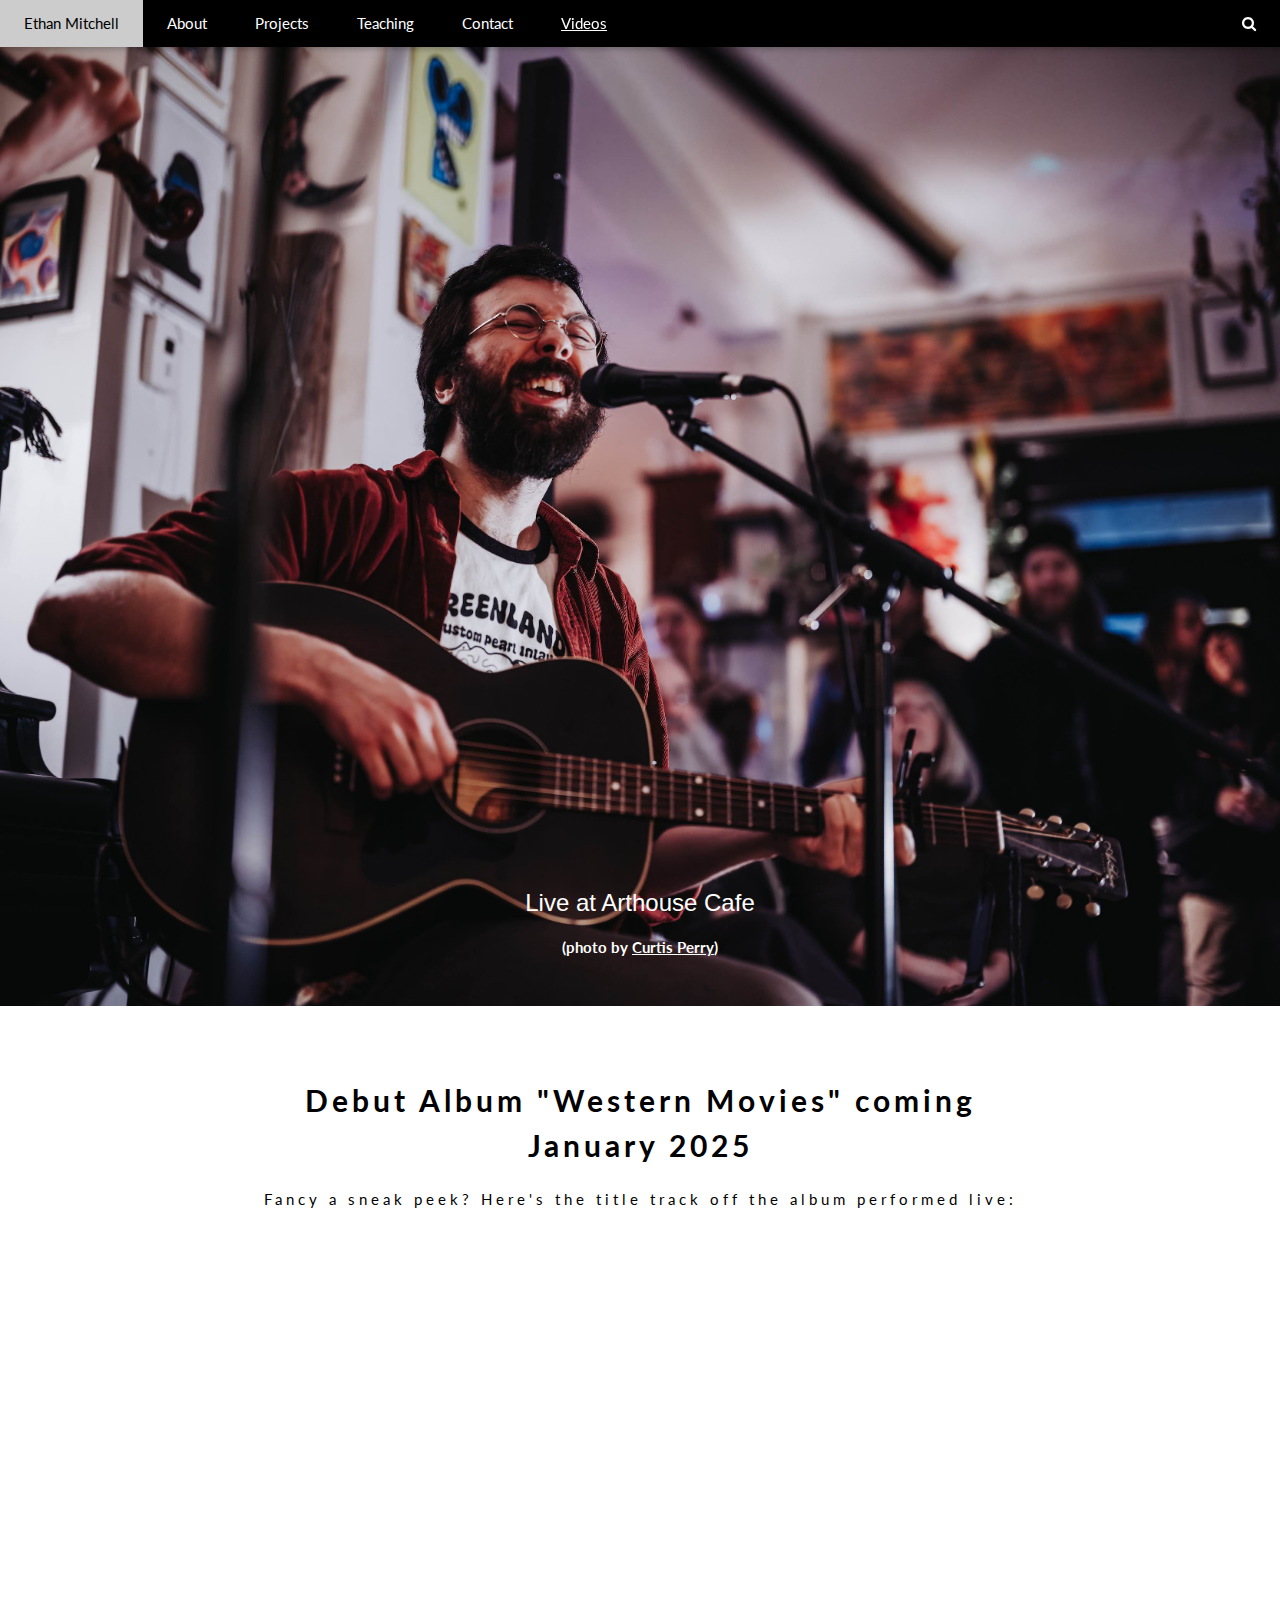
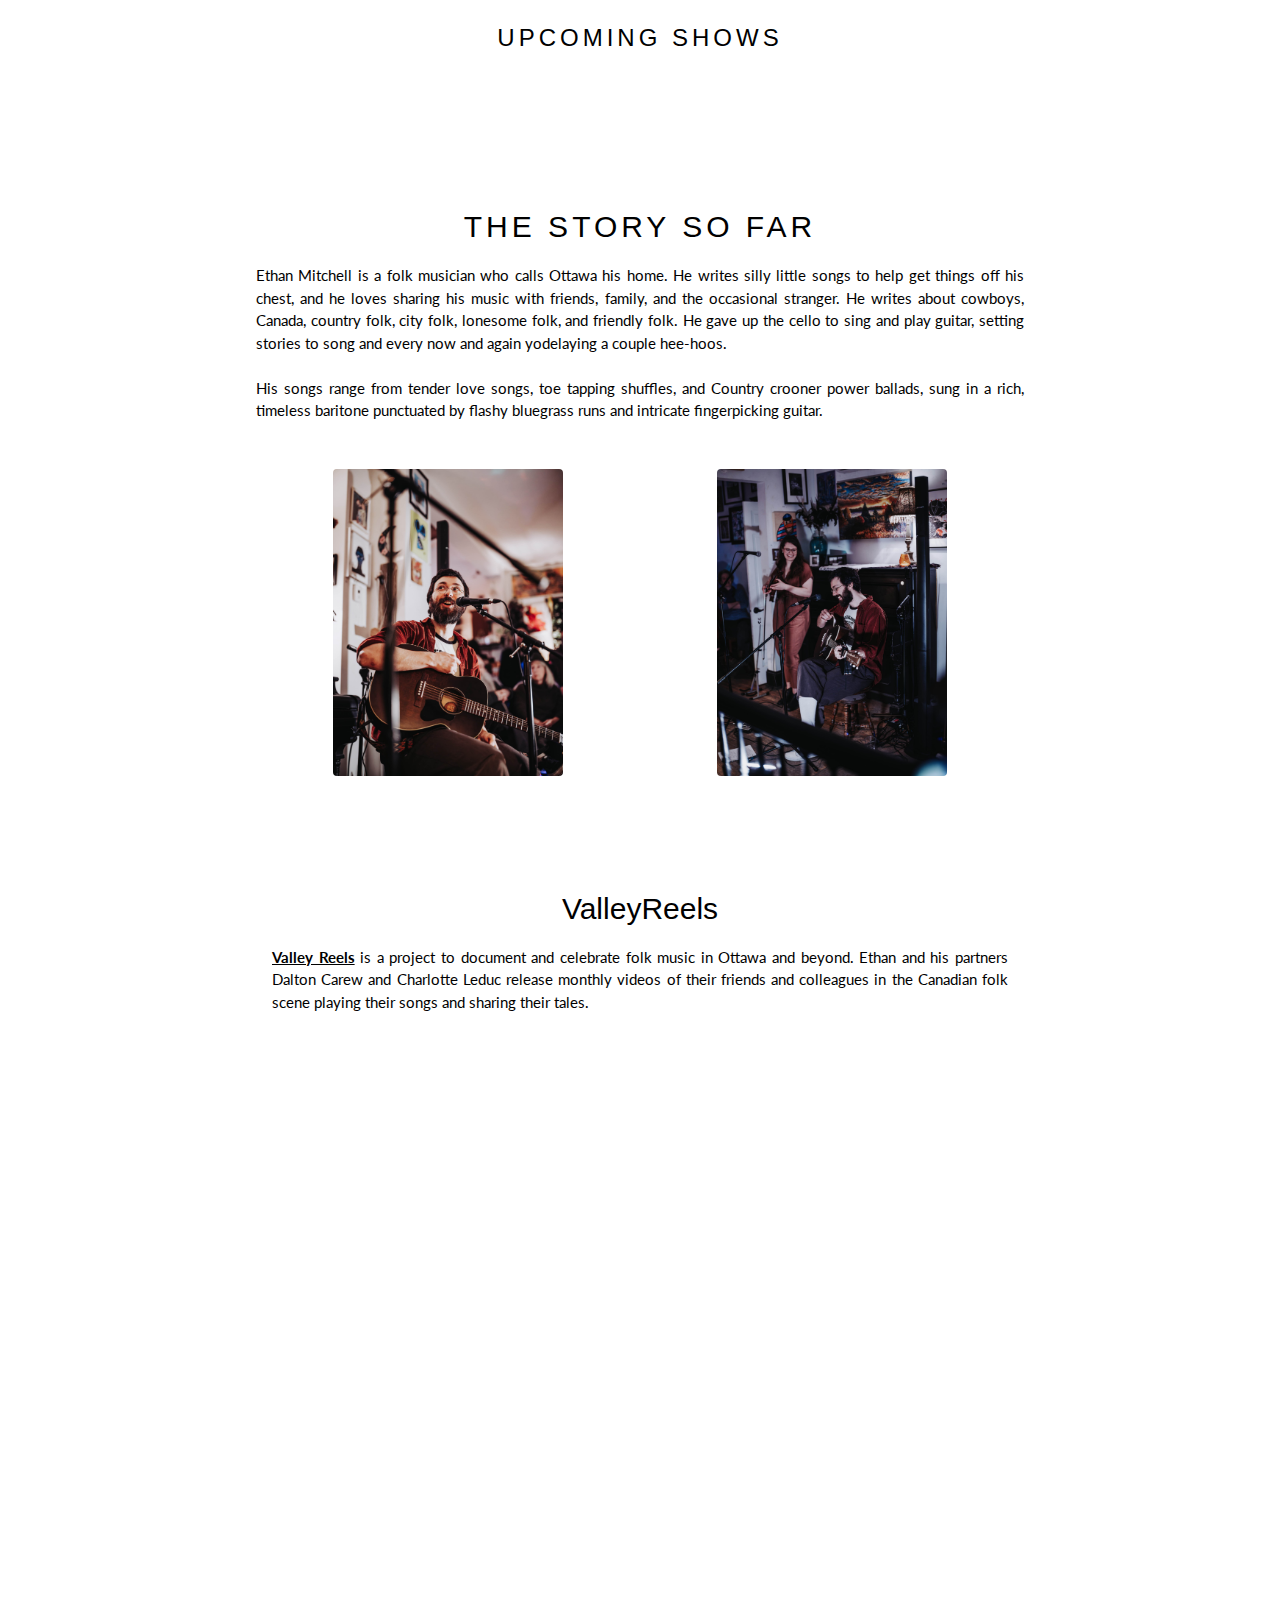
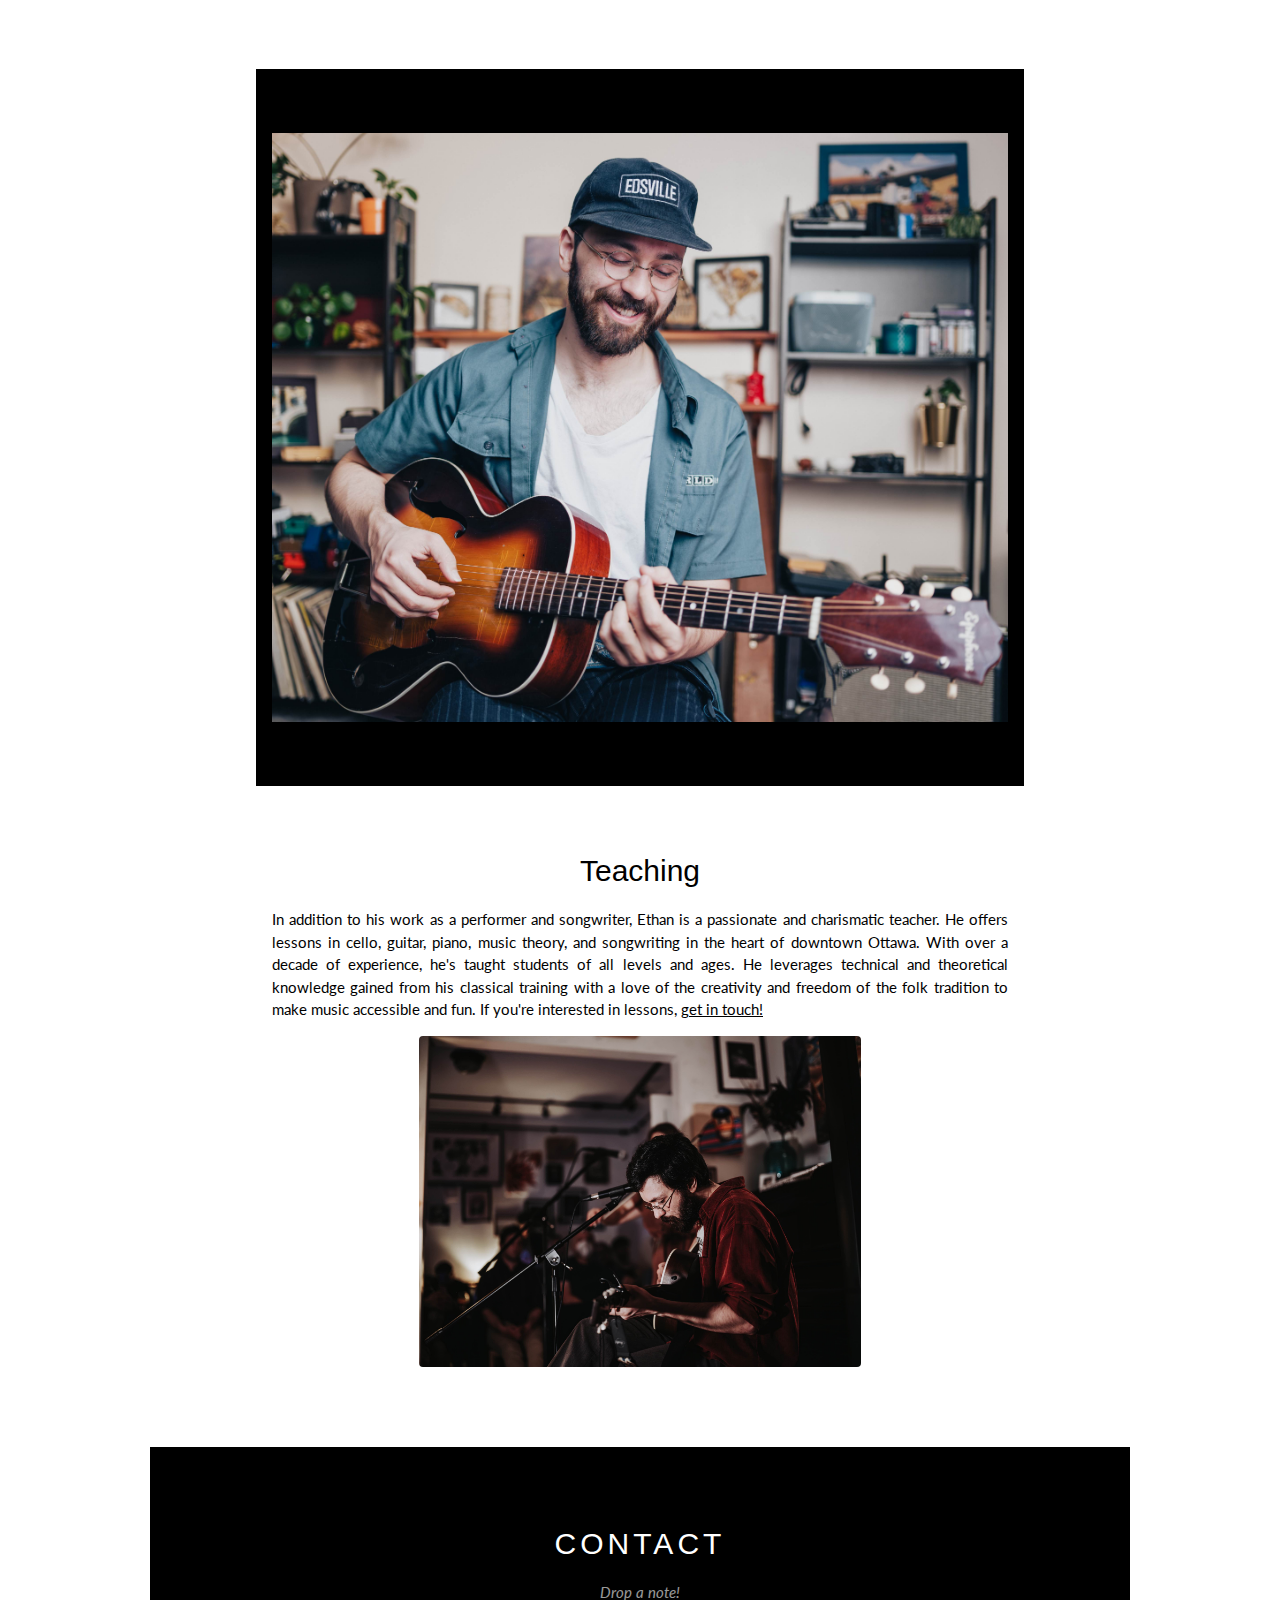
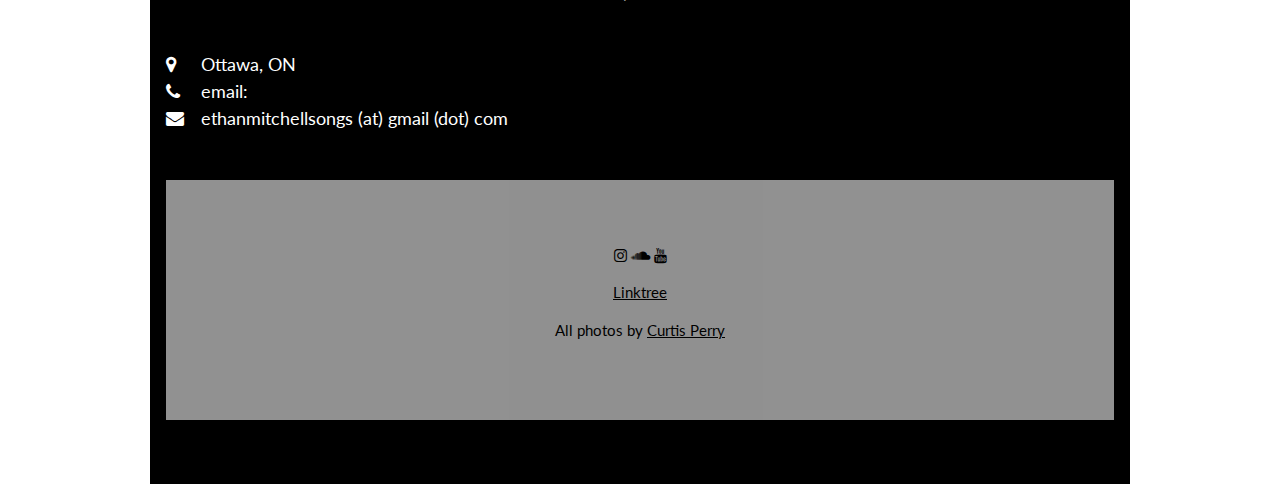
==== index.html @ dd6940ea "Fixed Banner" ====
<!DOCTYPE html>
<html lang="en">
<head>
<title>Ethan Mitchell Songs</title>
<meta charset="UTF-8">
<meta name="viewport" content="width=device-width, initial-scale=1">
<link rel="stylesheet" href="style.css">
<link rel="stylesheet" href="https://fonts.googleapis.com/css?family=Lato">
<link rel="stylesheet" href="https://cdnjs.cloudflare.com/ajax/libs/font-awesome/4.7.0/css/font-awesome.min.css">
<style>
body {font-family: "Lato", sans-serif}
.mySlides {display: none}
iframe {
  max-width: 100%;
}
</style>
</head>
<body>

<!-- Navbar -->
<div class="w3-top">
  <div class="w3-bar w3-black w3-card">
    <a class="w3-bar-item w3-button w3-padding-large w3-hide-medium w3-hide-large w3-right" href="javascript:void(0)" onclick="myFunction()" title="Toggle Navigation Menu"><i class="fa fa-bars"></i></a>
    <a href="/" class="w3-bar-item w3-button w3-padding-large">Ethan Mitchell</a>
    <a href="#about" class="w3-bar-item w3-button w3-padding-large w3-hide-small">About</a>
    <a href="#projects" class="w3-bar-item w3-button w3-padding-large w3-hide-small">Projects</a>
    <a href="#teaching" class="w3-bar-item w3-button w3-padding-large w3-hide-small">Teaching</a>
    <a href="#contact" class="w3-bar-item w3-button w3-padding-large w3-hide-small">Contact</a>
    <a href="linktr.ee/ethanmitchellsongs" class="w3-bar-item w3-padding-large w3-hide-small w3-hover-opacity">Videos</a>
    <div class="w3-dropdown-hover w3-hide">
      <button class="w3-padding-large w3-button" title="More">MORE <i class="fa fa-caret-down"></i></button>     
      <div class="w3-dropdown-content w3-bar-block w3-card-4">
        <a href="#" class="w3-bar-item w3-button">Merchandise</a>
        <a href="#" class="w3-bar-item w3-button">Extras</a>
        <a href="#" class="w3-bar-item w3-button">Media</a>
      </div>
    </div>
    <a href="javascript:void(0)" class="w3-padding-large w3-hover-red w3-hide-small w3-right"><i class="fa fa-search"></i></a>
  </div>
</div>

<!-- Navbar on small screens (remove the onclick attribute if you want the navbar to always show on top of the content when clicking on the links) -->
<div id="navDemo" class="w3-bar-block w3-black w3-hide w3-hide-large w3-hide-medium w3-top" style="margin-top:46px">
  <a href="#band" class="w3-bar-item w3-button w3-padding-large" onclick="myFunction()">BAND</a>
  <a href="#about" class="w3-bar-item w3-button w3-padding-large" onclick="myFunction()">About</a>
  <a href="#projects" class="w3-bar-item w3-button w3-padding-large" onclick="myFunction()">Valley Reels</a>
  <a href="#teaching" class="w3-bar-item w3-button w3-padding-large" onclick="myFunction()">Teaching</a>
  <a href="#contact" class="w3-bar-item w3-button w3-padding-large" onclick="myFunction()">Contact</a>
  <a href="#shows" class="w3-bar-item w3-button w3-padding-large" onclick="myFunction()">Shows</a>
  <a href="linktr.ee/ethanmitchellsongs" class="w3-bar-item w3-padding-large w3-hide-small w3-hover-opacity">Videos</a>
</div>

<!-- Page content -->
<div class="w3-content" style="max-width:2000px;margin-top:46px">

  <!-- Automatic Slideshow Images -->
  <div class="mySlides w3-display-container w3-center">
    <img src="/Pics/DSCF1032 Curtis Perry.jpg" style="width:100%">
    <div class="w3-display-bottommiddle w3-container w3-text-white w3-padding-32 w3-hide-small">
      <h3>Live at Arthouse Cafe</h3>
      <p><b>(photo by <a href="https://www.curtisperry.ca/about">Curtis Perry</a>)</b></p> <!-- add link here -->
    </div>
  </div>

  <!-- The Band Section -->
  <div class="w3-container w3-content w3-center site-section" style="max-width:800px" id="Announcements">
    <h1 class="w3-wide">Debut Album "Western Movies" coming January 2025</h1>
    <p class="w3-wide">Fancy a sneak peek? Here's the title track off the album performed live:</p>
    <iframe width="560" height="315" src="https://www.youtube.com/embed/Li5ygljsc-Y?si=dBxS99qMu-k61Lny" title="YouTube video player" frameborder="0" allow="accelerometer; autoplay; clipboard-write; encrypted-media; gyroscope; picture-in-picture; web-share" referrerpolicy="strict-origin-when-cross-origin" allowfullscreen></iframe>
  </div>

  <!--BandsInTownWidget -->
  <div class="w3-container w3-content w3-center w3-padding-64" style="max-width:800px" id="shows">
	  <h3 class="w3-wide">UPCOMING SHOWS</h3>
  </div>
  <script charset="utf-8" src="https://widgetv3.bandsintown.com/main.min.js"></script>
  <a class="bit-widget-initializer"
    
	data-artist-name="id_15564578"
	
	data-events-to-display=""
	data-background-color="rgba(255,255,255,1)"
	data-separator-color="rgba(221,221,221,1)"
	data-text-color="rgba(66,66,66,1)"
	data-font="Helvetica"
	data-auto-style="true"
	
	data-button-label-capitalization="uppercase"
	data-header-capitalization="uppercase"
	data-location-capitalization="uppercase"
	data-venue-capitalization="uppercase"
	data-display-local-dates="true"
	data-local-dates-position="tab"
	data-display-past-dates="true"
	data-display-details="false"
	data-display-lineup="false"
	data-display-start-time="false"
	data-social-share-icon="false"
	data-display-limit="all"
	
	data-date-format="MMM. D, YYYY"
	data-date-orientation="horizontal"
	data-date-border-color="#4A4A4A"
	data-date-border-width="1px"
	data-date-capitalization="capitalize"
	data-date-border-radius="10px"
	
	data-event-ticket-cta-size="medium"
	data-event-custom-ticket-text=""
	data-event-ticket-text="TICKETS"
	data-event-ticket-icon="false"
	data-event-ticket-cta-text-color="rgba(255,255,255,1)"
	data-event-ticket-cta-bg-color="rgba(74,74,74,1)"
	data-event-ticket-cta-border-color="rgba(74,74,74,1)"
	data-event-ticket-cta-border-width="0px"
	data-event-ticket-cta-border-radius="2px"
	
	data-sold-out-button-text-color="rgba(255,255,255,1)"
	data-sold-out-button-background-color="rgba(74,74,74,1)"
	data-sold-out-button-border-color="rgba(74,74,74,1)"
	data-sold-out-button-clickable="true"
	
	data-event-rsvp-position="left"
	data-event-rsvp-cta-size="medium"
	data-event-rsvp-only-show-icon="false"
	data-event-rsvp-text="RSVP"
	data-event-rsvp-icon="false"
	data-event-rsvp-cta-text-color="rgba(74,74,74,1)"
	data-event-rsvp-cta-bg-color="rgba(255,255,255,1)"
	data-event-rsvp-cta-border-color="rgba(74,74,74,1)"
	data-event-rsvp-cta-border-width="1px"
	data-event-rsvp-cta-border-radius="2px"
	
	data-play-my-city-position="bottom"
	data-play-my-city-alignment="center"
	data-play-my-city-header-text="Don’t see a show near you?"
	data-play-my-city-cta-size="medium"
	data-play-my-city-cta-text="REQUEST A SHOW"
	data-play-my-city-cta-icon="false"
	data-play-my-city-cta-text-color="rgba(255,255,255,1)"
	data-play-my-city-cta-bg-color="rgba(74,74,74,1)"
	data-play-my-city-cta-border-color="rgba(74,74,74,1)"
	data-play-my-city-cta-border-width="0px"
	data-play-my-city-cta-border-radius="2px"
	
	data-optin-font=""
	data-optin-text-color=""
	data-optin-bg-color=""
	data-optin-cta-text-color=""
	data-optin-cta-bg-color=""
	data-optin-cta-border-width=""
	data-optin-cta-border-radius=""
	data-optin-cta-border-color=""
	
	data-language="en"
	data-layout-breakpoint="900"
	data-app-id=""
	data-affil-code=""
	data-bit-logo-position="bottomRight"
	data-bit-logo-color="rgba(66,66,66,1)"
	
    ></a>
  
  <div class="w3-container w3-content w3-center w3-padding-64 site-section" style="max-width:800px" id="about">
    <h2 class="w3-wide">THE STORY SO FAR</h2>
    <p class="w3-justify">Ethan Mitchell is a folk musician who calls Ottawa his home. He writes silly little songs to help get things off his chest, and he loves sharing his music with friends, family, 
      and the occasional stranger. He writes about cowboys, Canada, country folk, city folk, lonesome folk, and friendly folk. He gave up the cello to sing and play guitar, setting stories to 
      song and every now and again yodelaying a couple hee-hoos. <br><br>
        
        His songs range from tender love songs, toe tapping shuffles, and Country crooner power ballads, sung in a rich, timeless baritone punctuated by flashy bluegrass runs and intricate fingerpicking guitar.</p>
    <div class="w3-row w3-padding-32">
      <div class="w3-half">
        <img src="/Pics/DSCF1039 Curtis Perry.jpg" class="w3-round w3-margin-bottom" alt="Ethan Mitchell at Arthouse Cafe. Photo by Curtis Perry" style="width:60%">
      </div>
      <div class="w3-half">
        <img src="/Pics/DSCF1060 Curtis Perry.jpg" class="w3-round" alt="Nyx and Lightsmith at Arthouse Cafe. Photo by Curtis Perry" style="width:60%">
      </div>
    </div>
    <div class="w3-container w3-content w3-center site-section" id="projects">
      <h2>ValleyReels</h2>
      <p class="w3-justify"><a href="https://www.youtube.com/channel/UC5IwUf8OuSohx-zT7dZpvKw" class="w3-hover-opacity"><b>Valley Reels</b></a> is a project to document and celebrate folk music in Ottawa and beyond.
        Ethan and his partners Dalton Carew and Charlotte Leduc release monthly videos of their friends and colleagues in the Canadian folk scene playing their songs and sharing their tales.</p>
        <iframe width="560" height="315" src="https://www.youtube.com/embed/Dbo9ETNfiQs?si=MLTumHusBL-oK71b" title="YouTube video player" frameborder="0" allow="accelerometer; autoplay; clipboard-write; encrypted-media; gyroscope; picture-in-picture; web-share" referrerpolicy="strict-origin-when-cross-origin" allowfullscreen></iframe>
        <iframe width="560" height="315" src="https://www.youtube.com/embed/jKHBNW9KQW4?si=ISvNLQomGloLW7q9" title="YouTube video player" frameborder="0" allow="accelerometer; autoplay; clipboard-write; encrypted-media; gyroscope; picture-in-picture; web-share" referrerpolicy="strict-origin-when-cross-origin" allowfullscreen></iframe>
    </div>
    <div>
      <img src="/Pics/DSCF9157 Curtis Perry.jpg" class="w3-container w3-content w3-padding-64 w3-wide w3-black" alt="Ethan Mitchell and a 1943 Epiphone Olympic. Photo by Curtis Perry" style="width:100%">
    </div>
    <div class="w3-container w3-content w3-center site-section" id="teaching">
      <h2>Teaching</h2>
      <p class="w3-justify">In addition to his work as a performer and songwriter, Ethan is a passionate and charismatic teacher. He offers lessons in cello, guitar, piano, music theory, and songwriting
        in the heart of downtown Ottawa. With over a decade of experience, he's taught students of all levels and ages. He leverages technical and theoretical knowledge gained from his classical training
        with a love of the creativity and freedom of the folk tradition to make music accessible and fun. If you're interested in lessons, 
        <a href="#contact" class="w3-hover-opacity">get in touch!</a>
      </p>
      <div>
        <img src="/Pics/DSCF1078 Curtis Perry.jpg" class="w3-round w3-margin-bottom" alt="Nyx and Lightsmith live at Arthouse Cafe. Photo by Curtis Perry" style="width:60%">
      </div>
    </div>
  </div>

  <!-- The Contact Section -->
  <div class="w3-container w3-content w3-padding-64 w3-black site-section" id="contact">
    <h2 class="w3-wide w3-center">CONTACT</h2>
    <p class="w3-opacity w3-center"><i>Drop a note!</i></p>
    <div class="w3-row w3-padding-32">
      <div class="w3-col m6 w3-large w3-margin-bottom">
        <i class="fa fa-map-marker" style="width:30px"></i> Ottawa, ON<br>
        <i class="fa fa-phone" style="width:30px"></i> email:<br>
        <i class="fa fa-envelope" style="width:30px"> </i> ethanmitchellsongs (at) gmail (dot) com <br>
      </div>

</div>

<!-- Footer -->
<footer class="w3-container w3-padding-64 w3-center w3-opacity w3-light-grey w3-medium">
  <a href="instagram.com/ethanmitchellsongs"><i class="fa fa-instagram w3-hover-opacity"></i></a>
  <a href="https://soundcloud.com/ethan-mitchell-693349"><i class="fa fa-soundcloud w3-hover-opacity"></i></a>
  <a href="https://www.youtube.com/@ethanmitchellsongs"><i class="fa fa-youtube w3-hover-opacity"></i></a>
  <p class="w3-medium"><a href="linktr.ee/ethanmitchellsongs">Linktree</a></p>
  <p class="w3-medium">All photos by <a href="https://www.curtisperry.ca/about">Curtis Perry</a></p>
</footer>

<script>
// Automatic Slideshow - change image every 4 seconds
var myIndex = 0;
carousel();

function carousel() {
  var i;
  var x = document.getElementsByClassName("mySlides");
  for (i = 0; i < x.length; i++) {
    x[i].style.display = "none";  
  }
  myIndex++;
  if (myIndex > x.length) {myIndex = 1}    
  x[myIndex-1].style.display = "block";  
  setTimeout(carousel, 4000);    
}

// Used to toggle the menu on small screens when clicking on the menu button
function myFunction() {
  var x = document.getElementById("navDemo");
  if (x.className.indexOf("w3-show") == -1) {
    x.className += " w3-show";
  } else { 
    x.className = x.className.replace(" w3-show", "");
  }
}

// When the user clicks anywhere outside of the modal, close it
var modal = document.getElementById('ticketModal');
window.onclick = function(event) {
  if (event.target == modal) {
    modal.style.display = "none";
  }
}
</script>

</body>
</html>
---- style.css ----
/* W3.CSS 4.15 December 2020 by Jan Egil and Borge Refsnes */
html {
    box-sizing: border-box
}

*,
*:before,
*:after {
    box-sizing: inherit
}

/* Extract from normalize.css by Nicolas Gallagher and Jonathan Neal git.io/normalize */
html {
    -ms-text-size-adjust: 100%;
    -webkit-text-size-adjust: 100%
}

body {
    margin: 0
}

footer {
    display: block
}

a {
    background-color: transparent
}

a:active,
a:hover {
    outline-width: 0
}

b {
    font-weight: bolder
}

img {
    border-style: none
}

button {
    font: inherit;
    margin: 0
}

button {
    overflow: visible
}

button {
    text-transform: none
}

button {
    -webkit-appearance: button
}

button::-moz-focus-inner {
    border-style: none;
    padding: 0
}

button:-moz-focusring {
    outline: 1px dotted ButtonText
}

::-webkit-file-upload-button {
    -webkit-appearance: button;
    font: inherit
}

/* End extract */
html,
body {
    font-family: Verdana, sans-serif;
    font-size: 15px;
    line-height: 1.5
}

html {
    overflow-x: hidden
}

h2 {
    font-size: 30px
}

h3 {
    font-size: 24px
}

h2,
h3 {
    font-family: "Segoe UI", Arial, sans-serif;
    font-weight: 400;
    margin: 10px 0
}

.w3-wide {
    letter-spacing: 4px
}

img {
    vertical-align: middle
}

a {
    color: inherit
}

.w3-button {
    border: none;
    display: inline-block;
    padding: 8px 16px;
    vertical-align: middle;
    overflow: hidden;
    text-decoration: none;
    color: inherit;
    background-color: inherit;
    text-align: center;
    cursor: pointer;
    white-space: nowrap
}

.w3-button {
    -webkit-touch-callout: none;
    -webkit-user-select: none;
    -khtml-user-select: none;
    -moz-user-select: none;
    -ms-user-select: none;
    user-select: none
}

.w3-button:disabled {
    cursor: not-allowed;
    opacity: 0.3
}

:disabled * {
    pointer-events: none
}

.w3-display-container {
    position: relative
}

.w3-dropdown-hover {
    position: relative;
    display: inline-block;
    cursor: pointer
}

.w3-dropdown-hover:hover .w3-dropdown-content {
    display: block
}

.w3-dropdown-hover:hover>.w3-button:first-child {
    background-color: #ccc;
    color: #000
}

.w3-dropdown-content {
    cursor: auto;
    color: #000;
    background-color: #fff;
    display: none;
    position: absolute;
    min-width: 160px;
    margin: 0;
    padding: 0;
    z-index: 1
}

.w3-bar {
    width: 100%;
    overflow: hidden
}

.w3-bar .w3-bar-item {
    padding: 8px 16px;
    float: left;
    width: auto;
    border: none;
    display: block;
    outline: 0
}

.w3-bar .w3-dropdown-hover {
    position: static;
    float: left
}

.w3-bar .w3-button {
    white-space: normal
}

.w3-bar-block .w3-bar-item {
    width: 100%;
    display: block;
    padding: 8px 16px;
    text-align: left;
    border: none;
    white-space: normal;
    float: none;
    outline: 0
}

.w3-container:after,
.w3-container:before,
.w3-row:after,
.w3-row:before,
.w3-bar:before,
.w3-bar:after {
    content: "";
    display: table;
    clear: both
}

.w3-col,
.w3-half {
    float: left;
    width: 100%
}

@media (min-width:601px) {

    .w3-col.m6,
    .w3-half {
        width: 49.99999%
    }
}

.w3-content {
    margin-left: auto;
    margin-right: auto
}

.w3-content {
    max-width: 980px
}

.w3-hide {
    display: none !important
}

@media (max-width:600px) {

    .w3-hide-small {
        display: none !important
    }
}

@media (min-width:993px) {

    .w3-hide-large {
        display: none !important
    }
}

@media (max-width:992px) and (min-width:601px) {
    .w3-hide-medium {
        display: none !important
    }
}

.w3-top {
    position: fixed;
    width: 100%;
    z-index: 1
}

.w3-top {
    top: 0
}

.w3-display-bottommiddle {
    position: absolute;
    left: 50%;
    bottom: 0;
    transform: translate(-50%, 0%);
    -ms-transform: translate(-50%, 0%)
}

.w3-round {
    border-radius: 4px
}

.w3-container {
    padding: 0.01em 16px
}

.w3-card {
    box-shadow: 0 2px 5px 0 rgba(0, 0, 0, 0.16), 0 2px 10px 0 rgba(0, 0, 0, 0.12)
}

.w3-card-4 {
    box-shadow: 0 4px 10px 0 rgba(0, 0, 0, 0.2), 0 4px 20px 0 rgba(0, 0, 0, 0.19)
}

.w3-opacity,
.w3-hover-opacity:hover {
    opacity: 0.60
}

.w3-medium {
    font-size: 15px !important
}

.w3-large {
    font-size: 18px !important
}

.w3-xlarge {
    font-size: 24px !important
}

.w3-justify {
    text-align: justify !important
}

.w3-center {
    text-align: center !important
}

.w3-margin-bottom {
    margin-bottom: 16px !important
}

.w3-padding-large {
    padding: 12px 24px !important
}

.w3-padding-32 {
    padding-top: 32px !important;
    padding-bottom: 32px !important
}

.w3-padding-64 {
    padding-top: 64px !important;
    padding-bottom: 64px !important
}

.w3-right {
    float: right !important
}

.w3-button:hover {
    color: #000 !important;
    background-color: #ccc !important
}

/* Colors */

.w3-hover-red:hover {
    color: #fff !important;
    background-color: #f44336 !important
}

.w3-black {
    color: #fff !important;
    background-color: #000 !important
}

.w3-light-grey {
    color: #000 !important;
    background-color: #f1f1f1 !important
}

.w3-text-white {
    color: #fff !important
}

.w3-show {
    display: block !important
}

.site-section {
    padding-top: 52px;
}
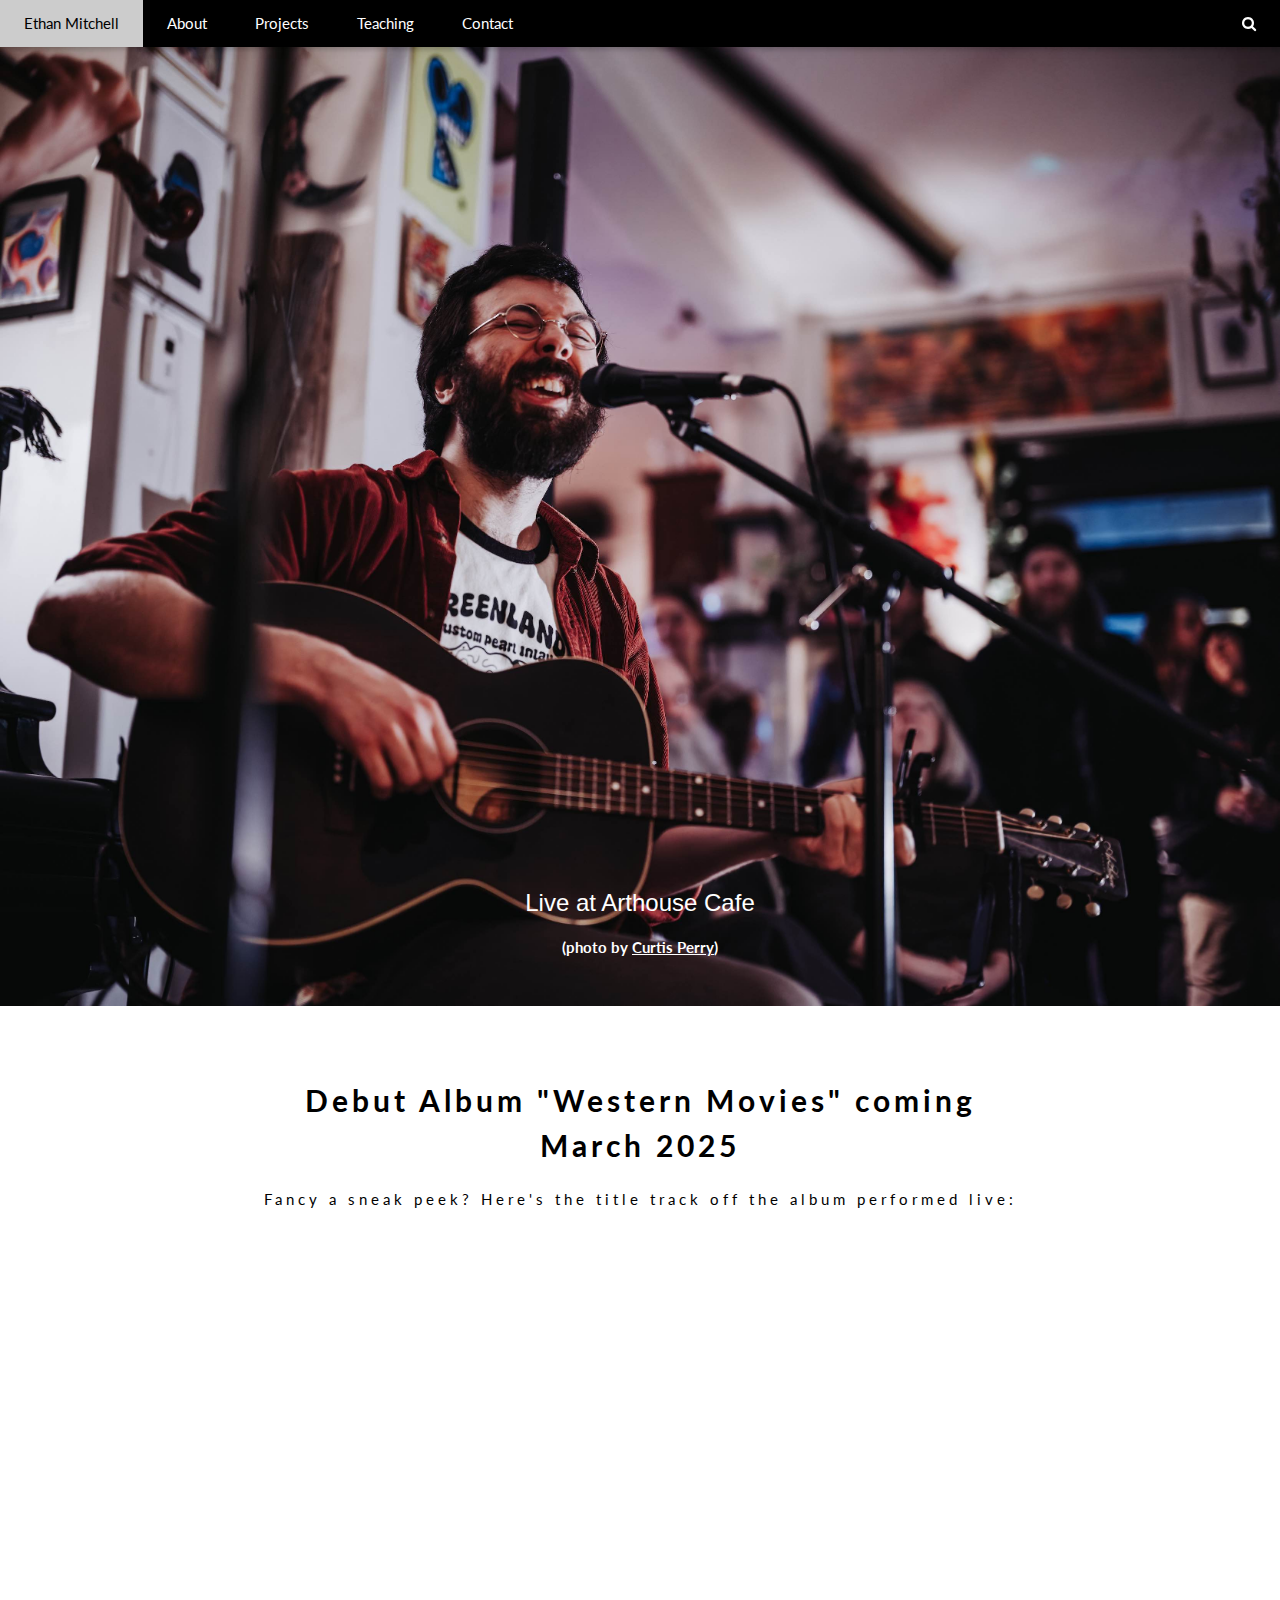
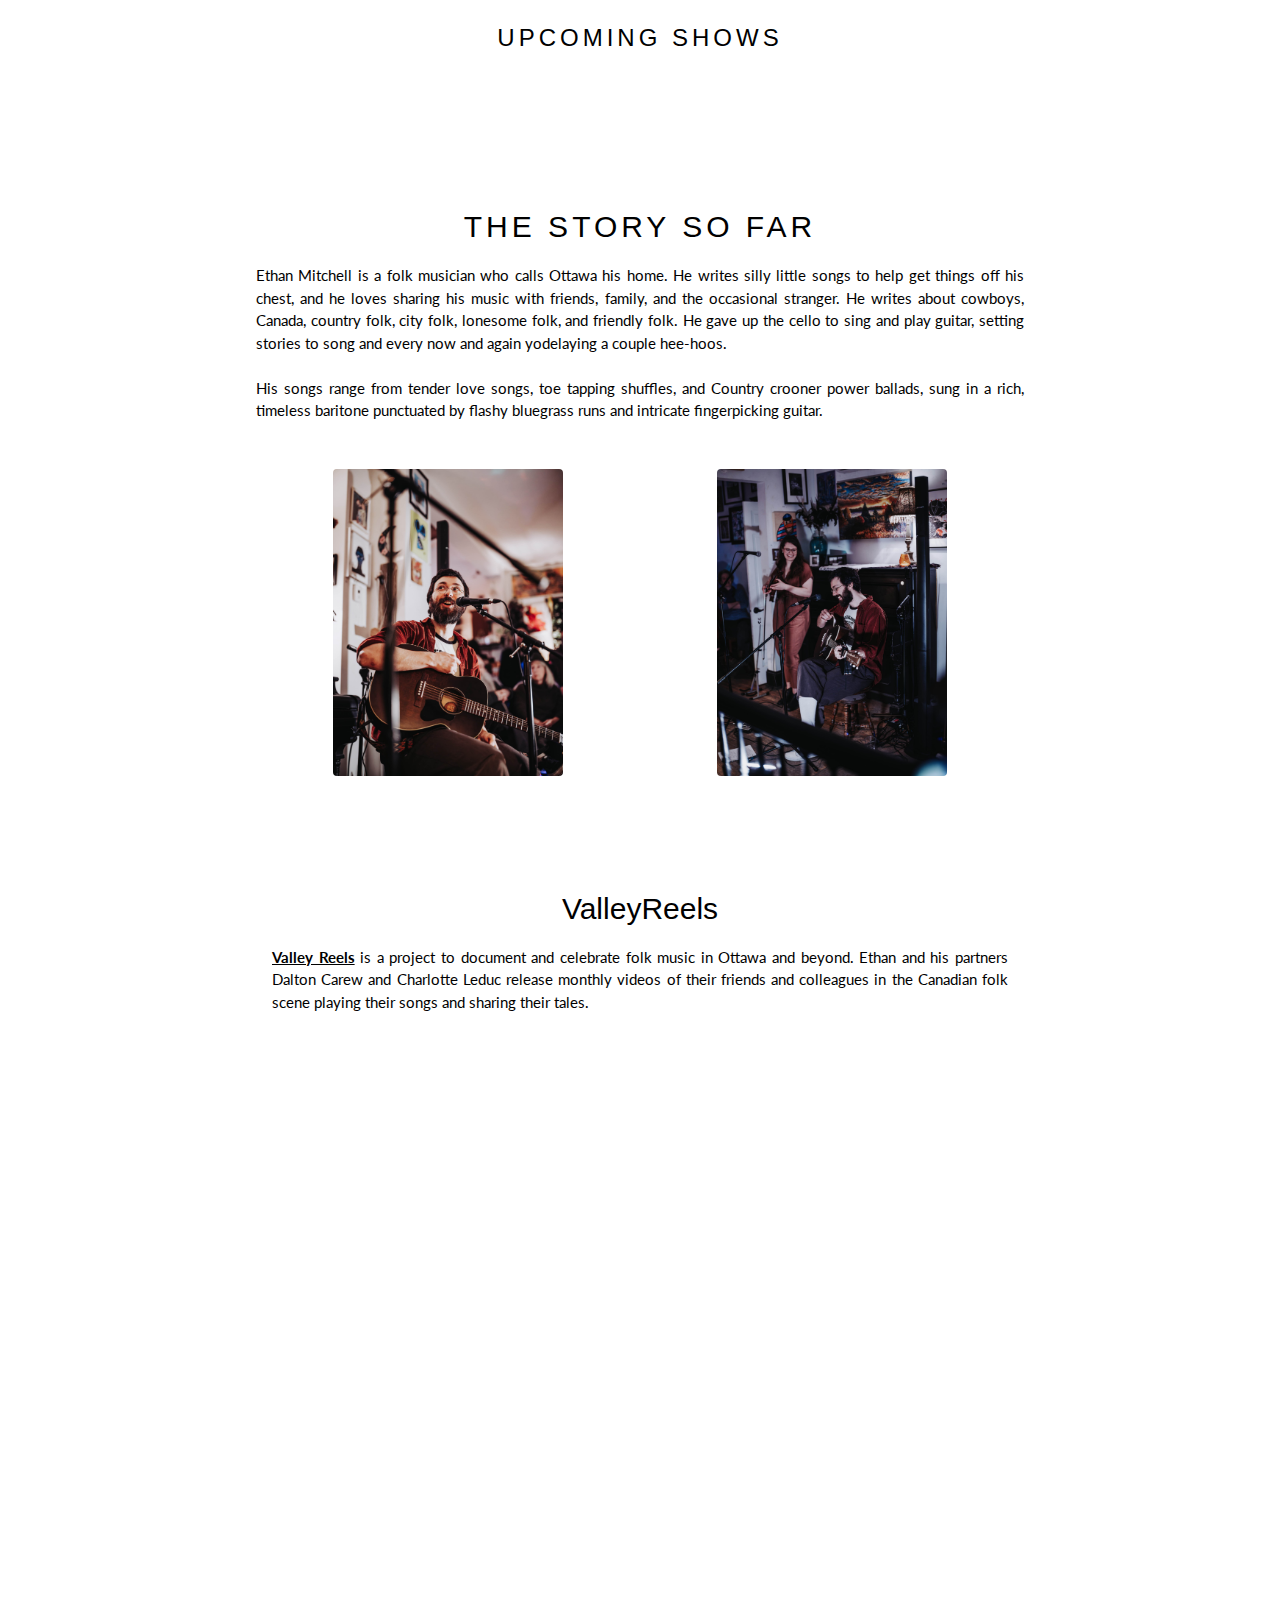
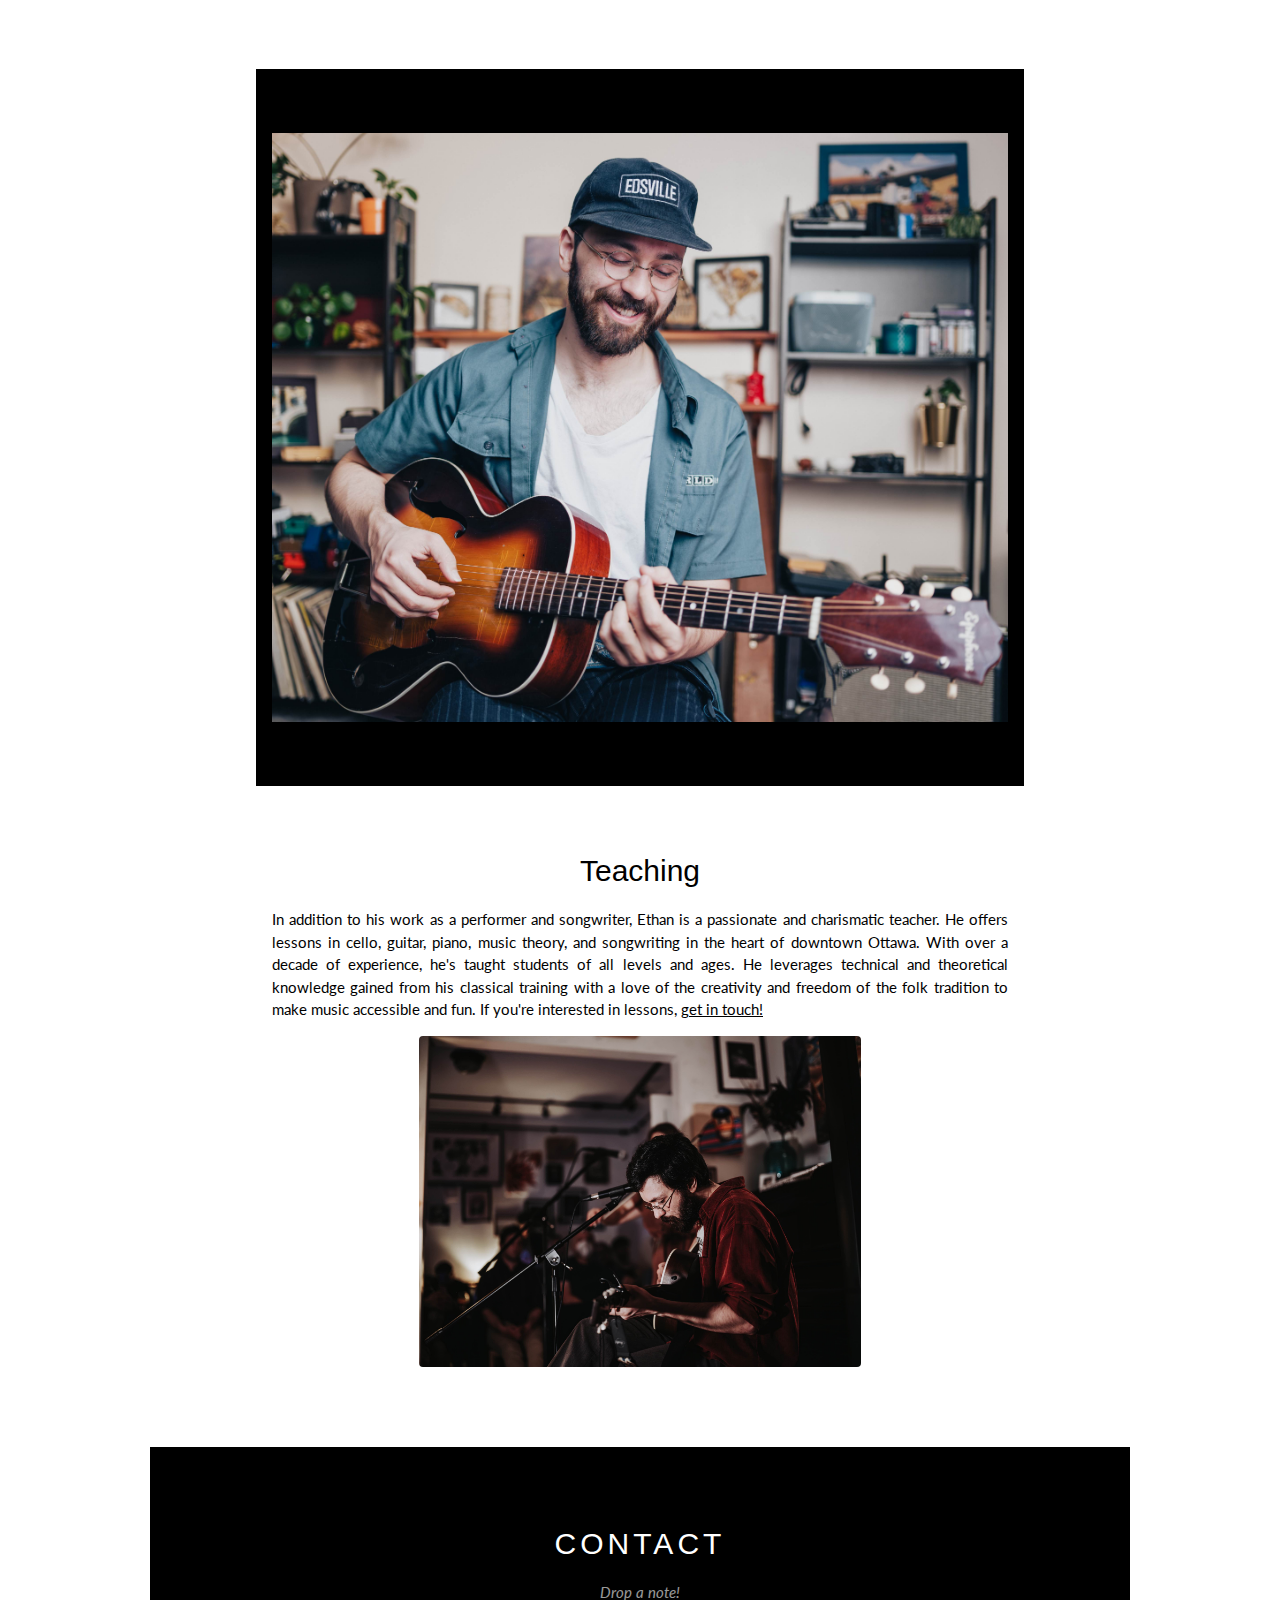
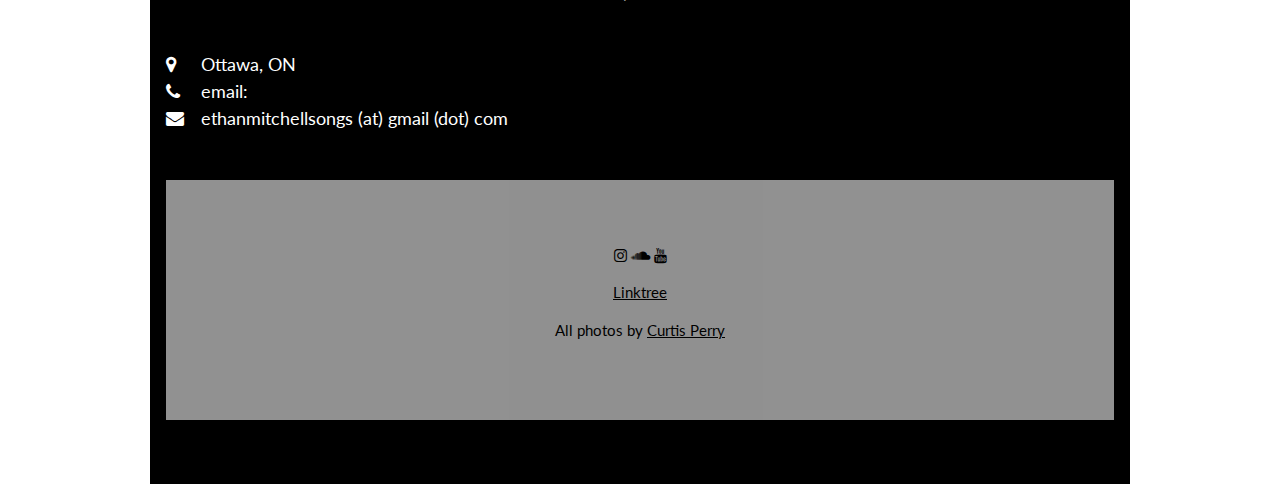
==== commit 0a1ebfa0: "Update index.html" ====
--- a/index.html
+++ b/index.html
@@ -26,7 +26,6 @@
     <a href="#projects" class="w3-bar-item w3-button w3-padding-large w3-hide-small">Projects</a>
     <a href="#teaching" class="w3-bar-item w3-button w3-padding-large w3-hide-small">Teaching</a>
     <a href="#contact" class="w3-bar-item w3-button w3-padding-large w3-hide-small">Contact</a>
-    <a href="linktr.ee/ethanmitchellsongs" class="w3-bar-item w3-padding-large w3-hide-small w3-hover-opacity">Videos</a>
     <div class="w3-dropdown-hover w3-hide">
       <button class="w3-padding-large w3-button" title="More">MORE <i class="fa fa-caret-down"></i></button>     
       <div class="w3-dropdown-content w3-bar-block w3-card-4">
@@ -64,7 +63,7 @@
 
   <!-- The Band Section -->
   <div class="w3-container w3-content w3-center site-section" style="max-width:800px" id="Announcements">
-    <h1 class="w3-wide">Debut Album "Western Movies" coming January 2025</h1>
+    <h1 class="w3-wide">Debut Album "Western Movies" coming March 2025</h1>
     <p class="w3-wide">Fancy a sneak peek? Here's the title track off the album performed live:</p>
     <iframe width="560" height="315" src="https://www.youtube.com/embed/Li5ygljsc-Y?si=dBxS99qMu-k61Lny" title="YouTube video player" frameborder="0" allow="accelerometer; autoplay; clipboard-write; encrypted-media; gyroscope; picture-in-picture; web-share" referrerpolicy="strict-origin-when-cross-origin" allowfullscreen></iframe>
   </div>
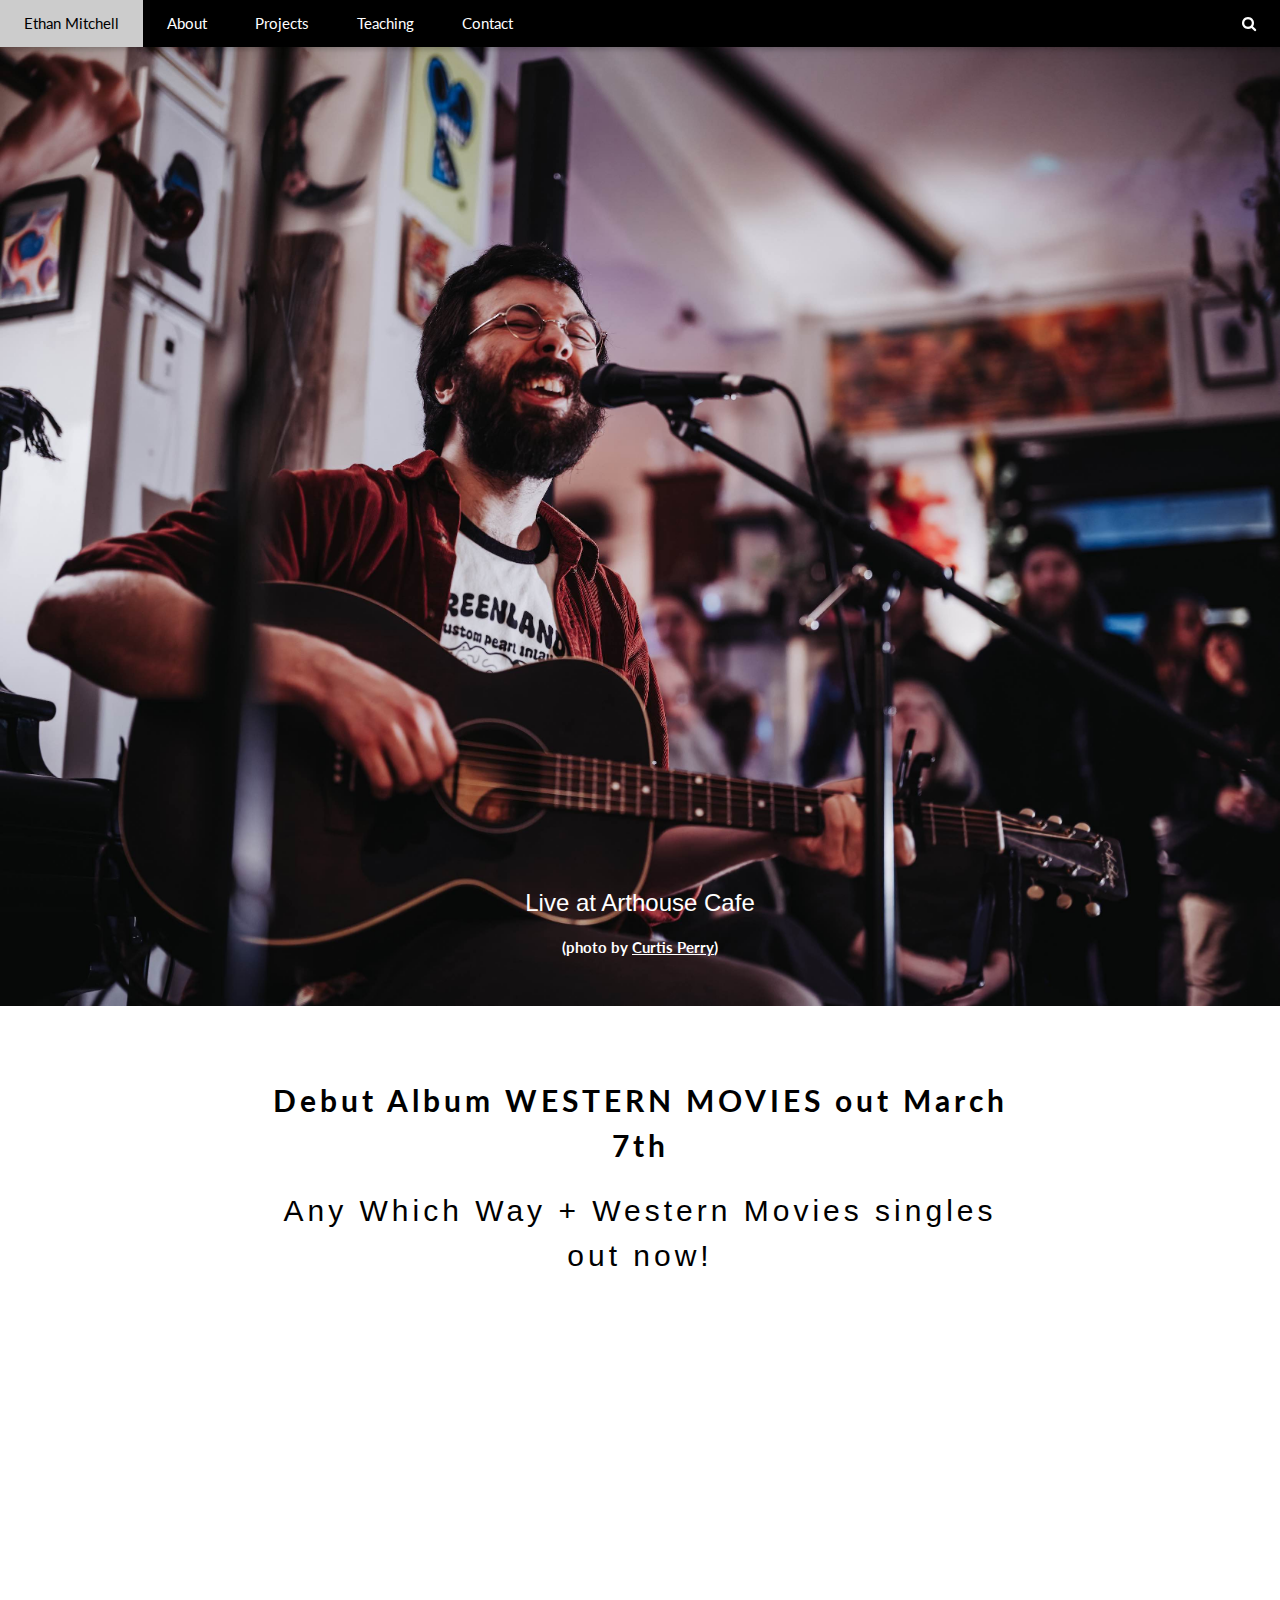
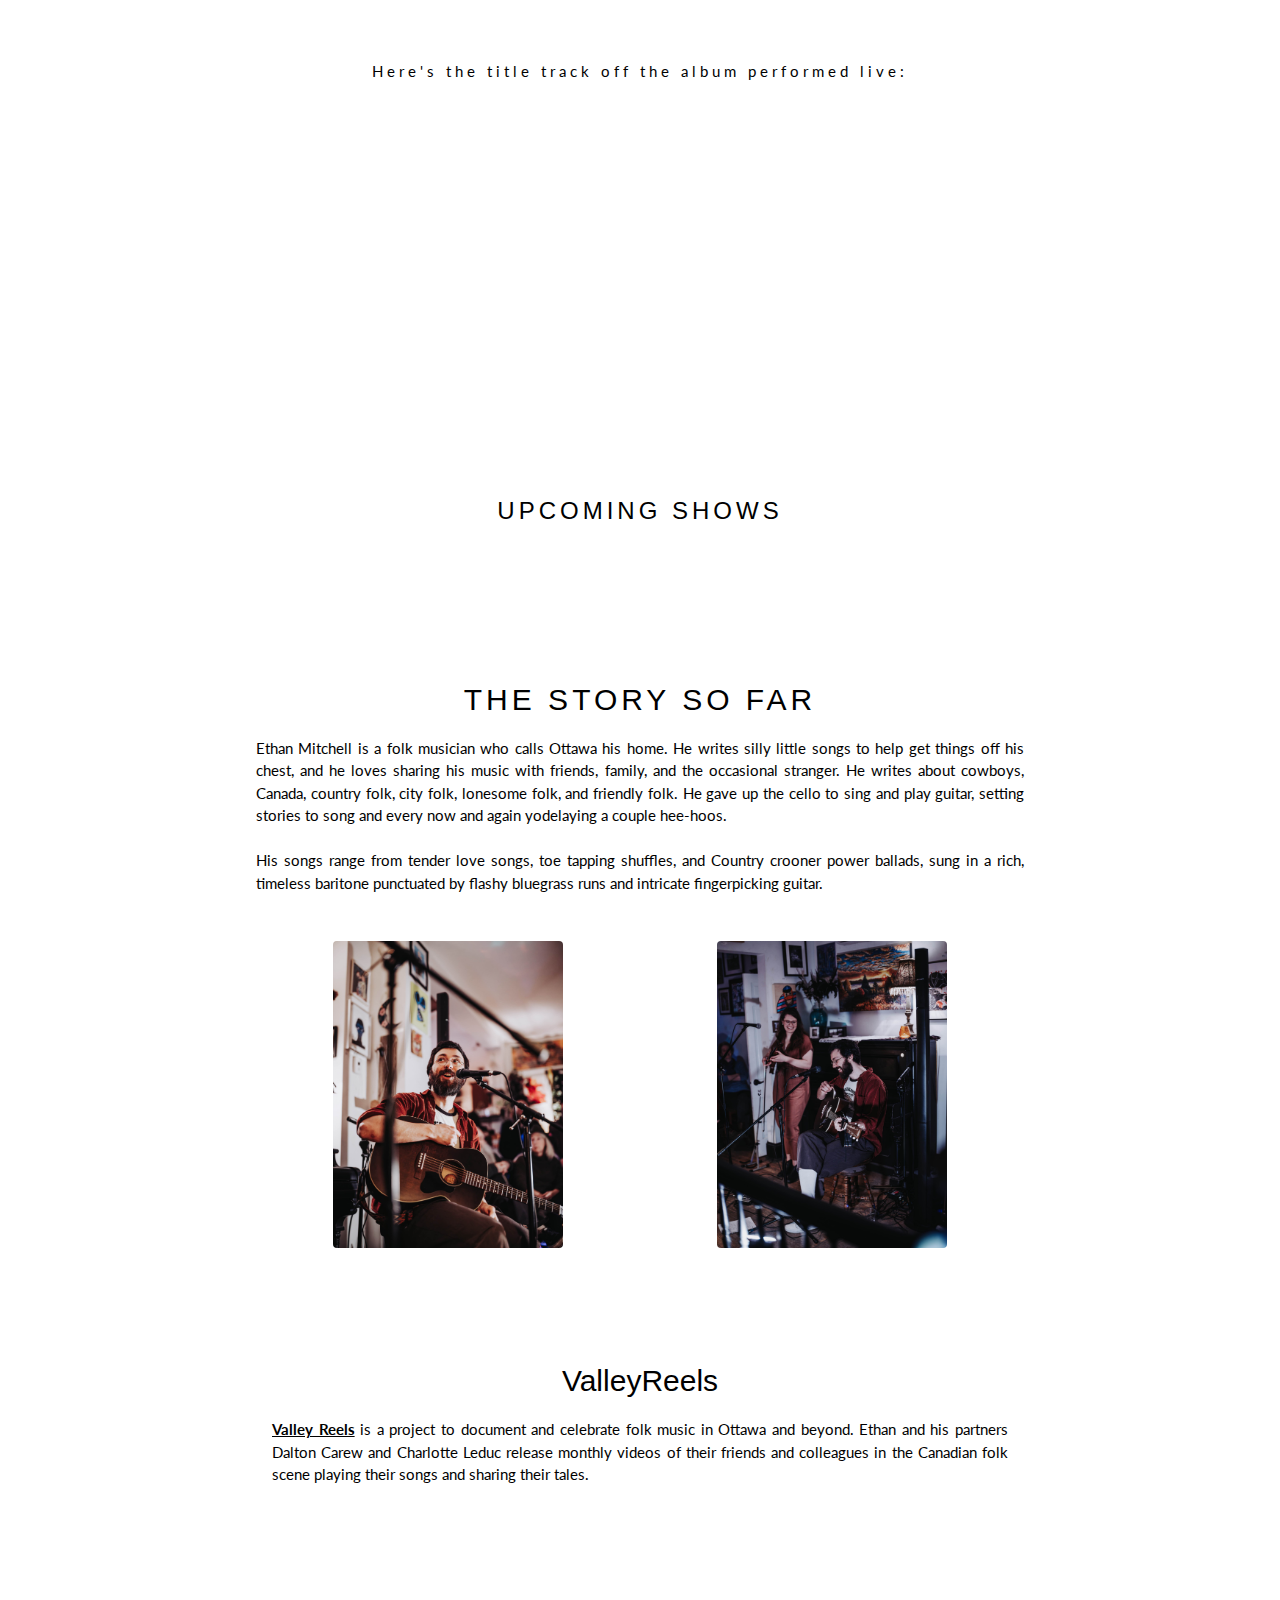
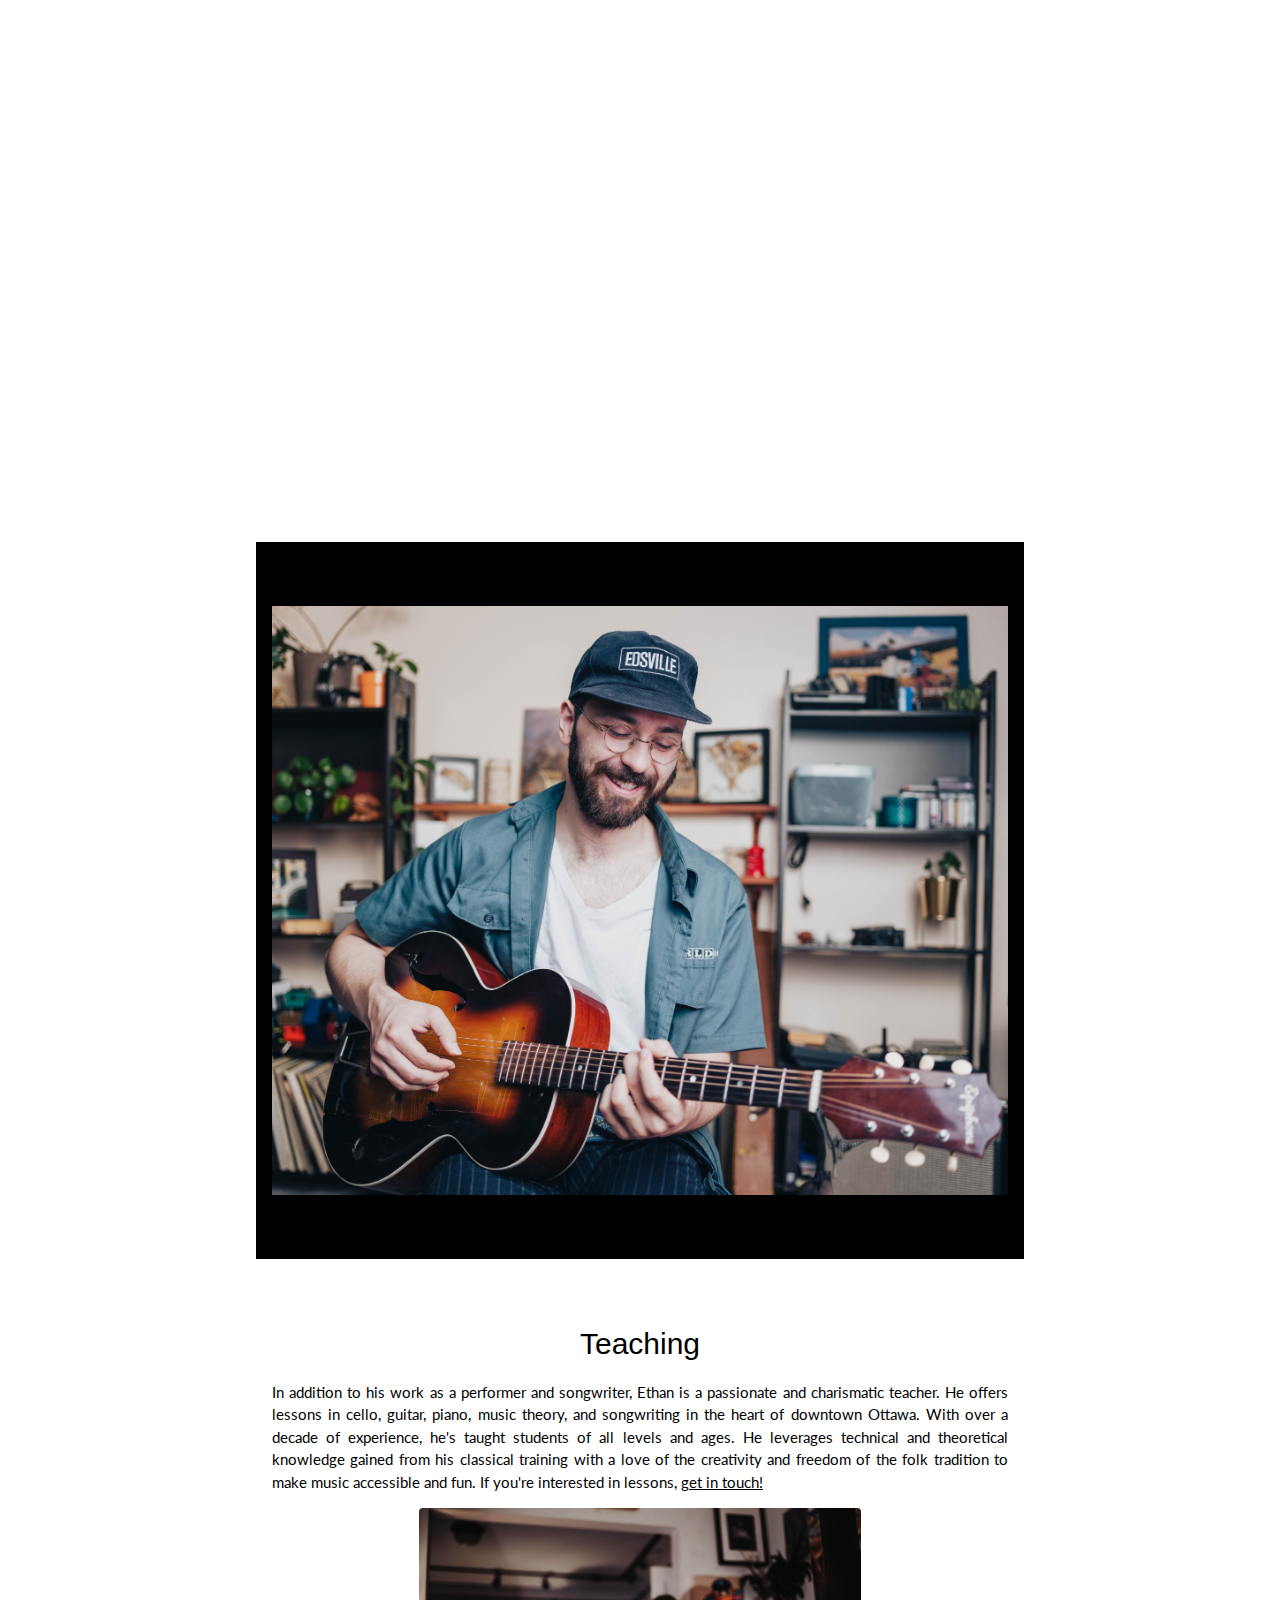
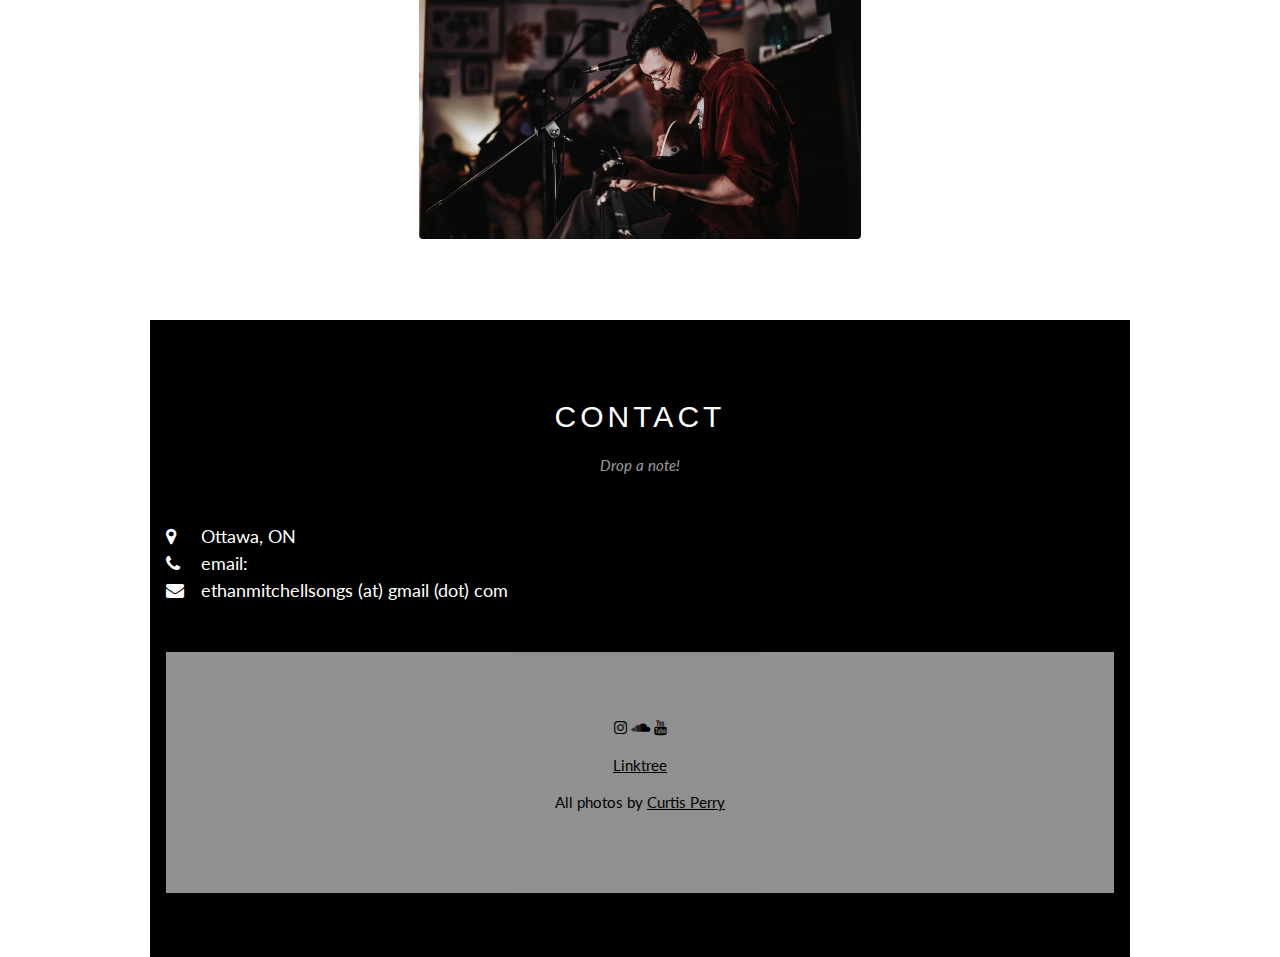
==== commit 50959ae2: "Update index.html" ====
--- a/index.html
+++ b/index.html
@@ -26,27 +26,16 @@
     <a href="#projects" class="w3-bar-item w3-button w3-padding-large w3-hide-small">Projects</a>
     <a href="#teaching" class="w3-bar-item w3-button w3-padding-large w3-hide-small">Teaching</a>
     <a href="#contact" class="w3-bar-item w3-button w3-padding-large w3-hide-small">Contact</a>
-    <div class="w3-dropdown-hover w3-hide">
-      <button class="w3-padding-large w3-button" title="More">MORE <i class="fa fa-caret-down"></i></button>     
-      <div class="w3-dropdown-content w3-bar-block w3-card-4">
-        <a href="#" class="w3-bar-item w3-button">Merchandise</a>
-        <a href="#" class="w3-bar-item w3-button">Extras</a>
-        <a href="#" class="w3-bar-item w3-button">Media</a>
-      </div>
-    </div>
     <a href="javascript:void(0)" class="w3-padding-large w3-hover-red w3-hide-small w3-right"><i class="fa fa-search"></i></a>
   </div>
 </div>
 
 <!-- Navbar on small screens (remove the onclick attribute if you want the navbar to always show on top of the content when clicking on the links) -->
 <div id="navDemo" class="w3-bar-block w3-black w3-hide w3-hide-large w3-hide-medium w3-top" style="margin-top:46px">
-  <a href="#band" class="w3-bar-item w3-button w3-padding-large" onclick="myFunction()">BAND</a>
   <a href="#about" class="w3-bar-item w3-button w3-padding-large" onclick="myFunction()">About</a>
   <a href="#projects" class="w3-bar-item w3-button w3-padding-large" onclick="myFunction()">Valley Reels</a>
   <a href="#teaching" class="w3-bar-item w3-button w3-padding-large" onclick="myFunction()">Teaching</a>
   <a href="#contact" class="w3-bar-item w3-button w3-padding-large" onclick="myFunction()">Contact</a>
-  <a href="#shows" class="w3-bar-item w3-button w3-padding-large" onclick="myFunction()">Shows</a>
-  <a href="linktr.ee/ethanmitchellsongs" class="w3-bar-item w3-padding-large w3-hide-small w3-hover-opacity">Videos</a>
 </div>
 
 <!-- Page content -->
@@ -63,8 +52,10 @@
 
   <!-- The Band Section -->
   <div class="w3-container w3-content w3-center site-section" style="max-width:800px" id="Announcements">
-    <h1 class="w3-wide">Debut Album "Western Movies" coming March 2025</h1>
-    <p class="w3-wide">Fancy a sneak peek? Here's the title track off the album performed live:</p>
+    <h1 class="w3-wide">Debut Album WESTERN MOVIES out March 7th</h1>	  
+    <h2 class="w3-wide">Any Which Way + Western Movies singles out now!</h1>
+    <iframe style="border-radius:12px" src="https://open.spotify.com/embed/album/0L20fN1I5QRgyDi776qtFv?utm_source=generator" width="100%" height="352" frameBorder="0" allowfullscreen="" allow="autoplay; clipboard-write; encrypted-media; fullscreen; picture-in-picture" loading="lazy"></iframe>
+    <p class="w3-wide">Here's the title track off the album performed live:</p>
     <iframe width="560" height="315" src="https://www.youtube.com/embed/Li5ygljsc-Y?si=dBxS99qMu-k61Lny" title="YouTube video player" frameborder="0" allow="accelerometer; autoplay; clipboard-write; encrypted-media; gyroscope; picture-in-picture; web-share" referrerpolicy="strict-origin-when-cross-origin" allowfullscreen></iframe>
   </div>
 
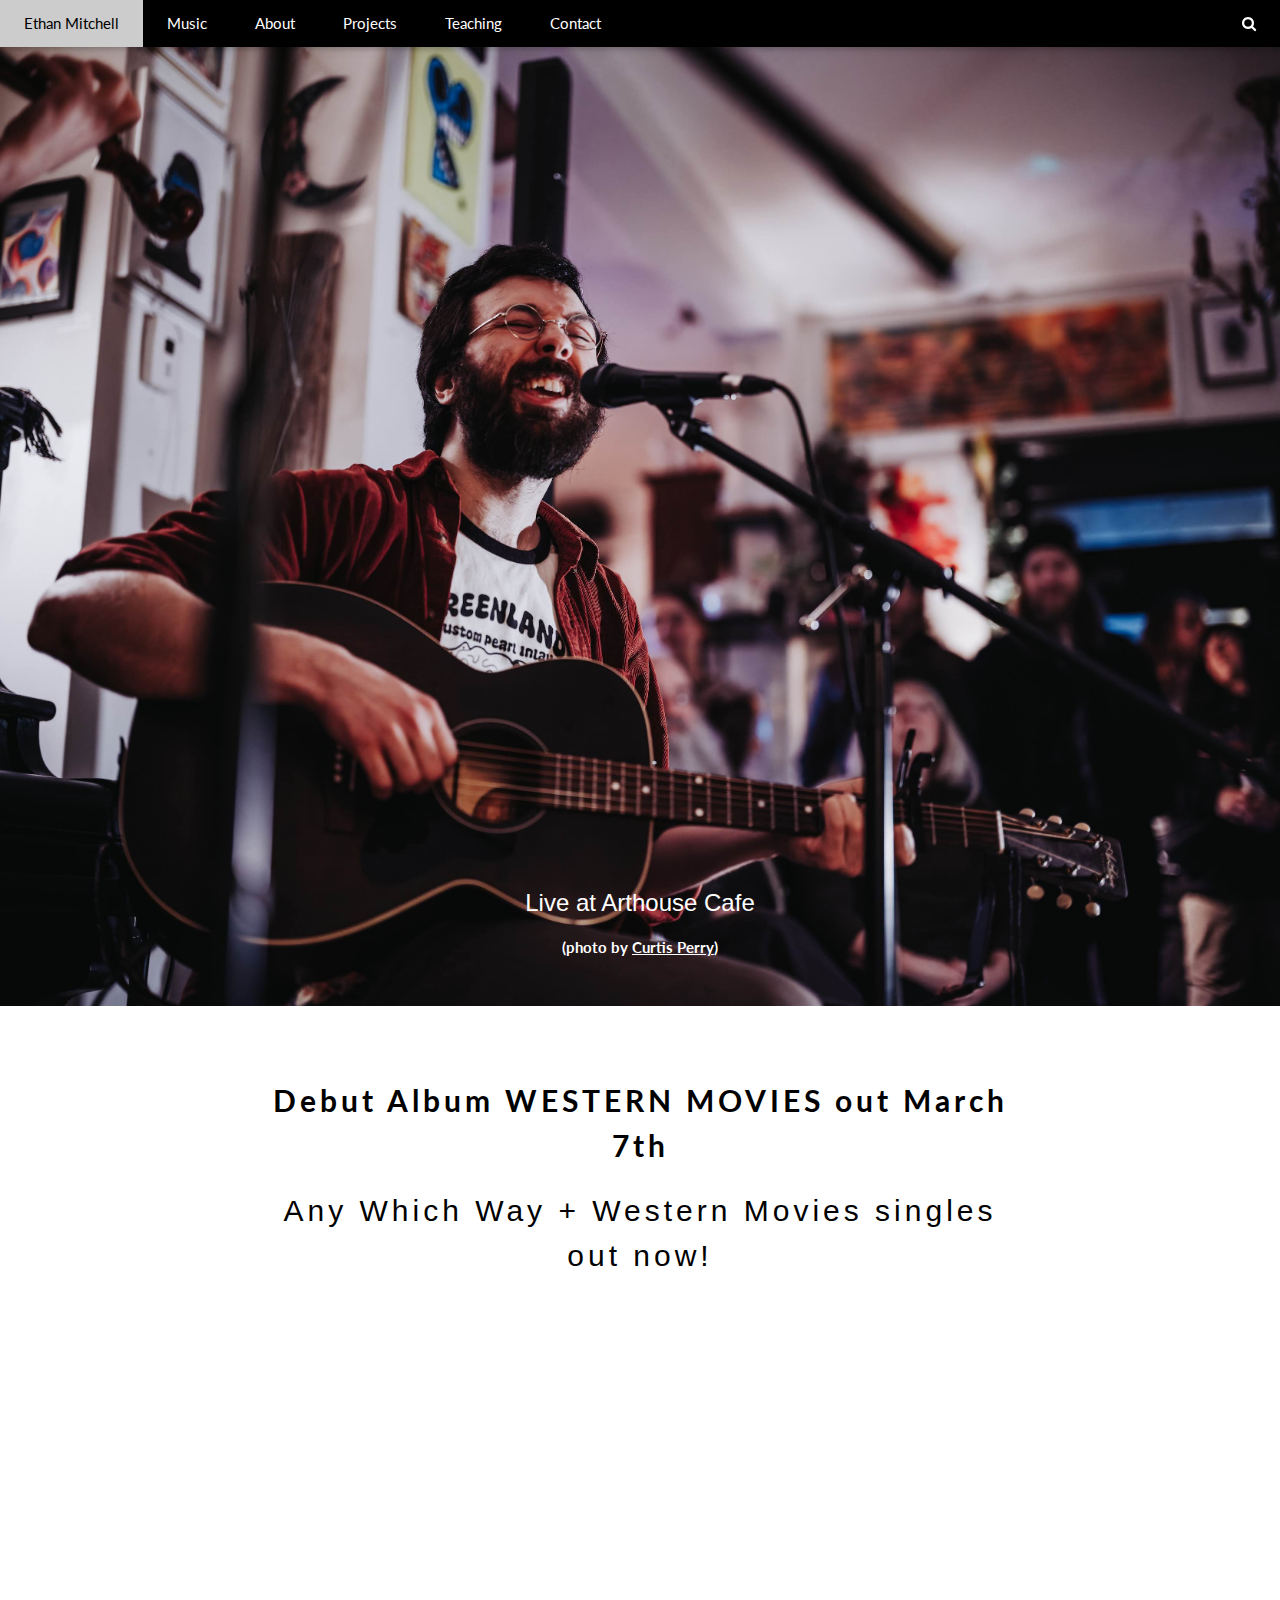
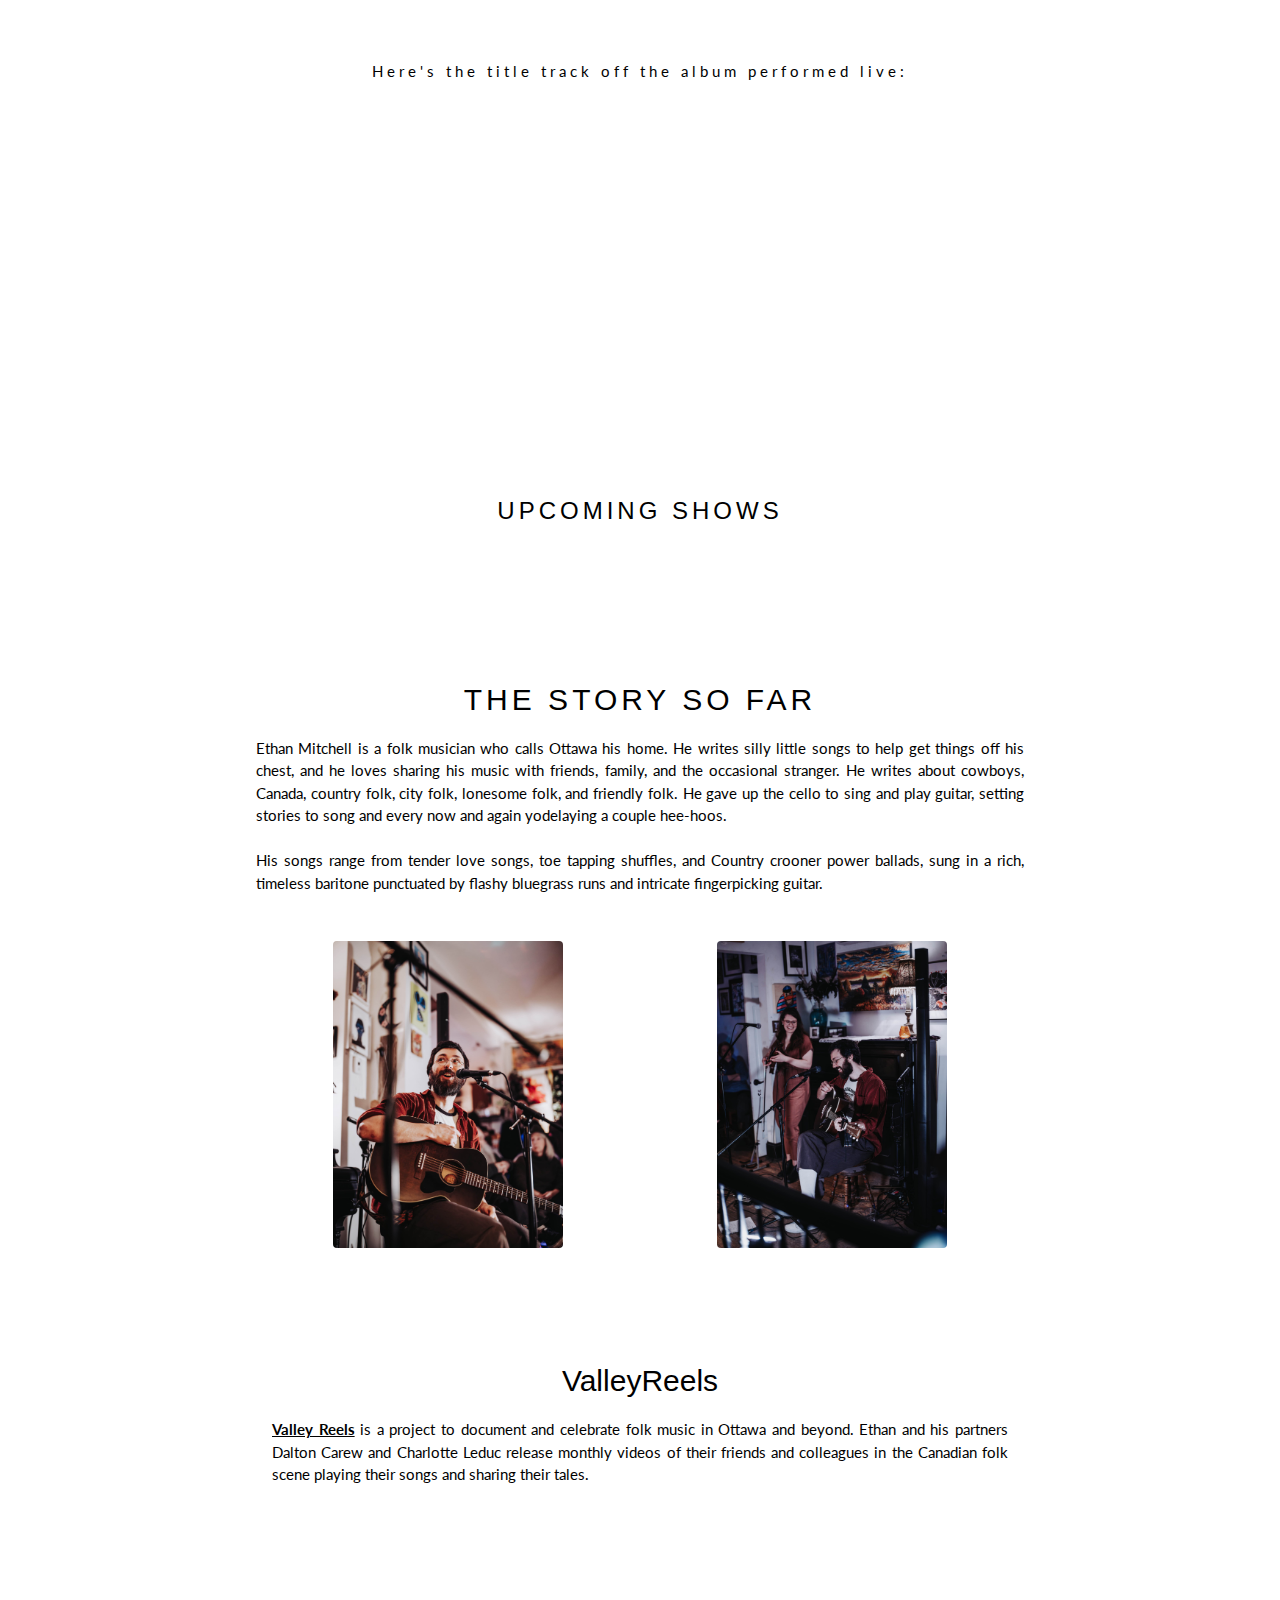
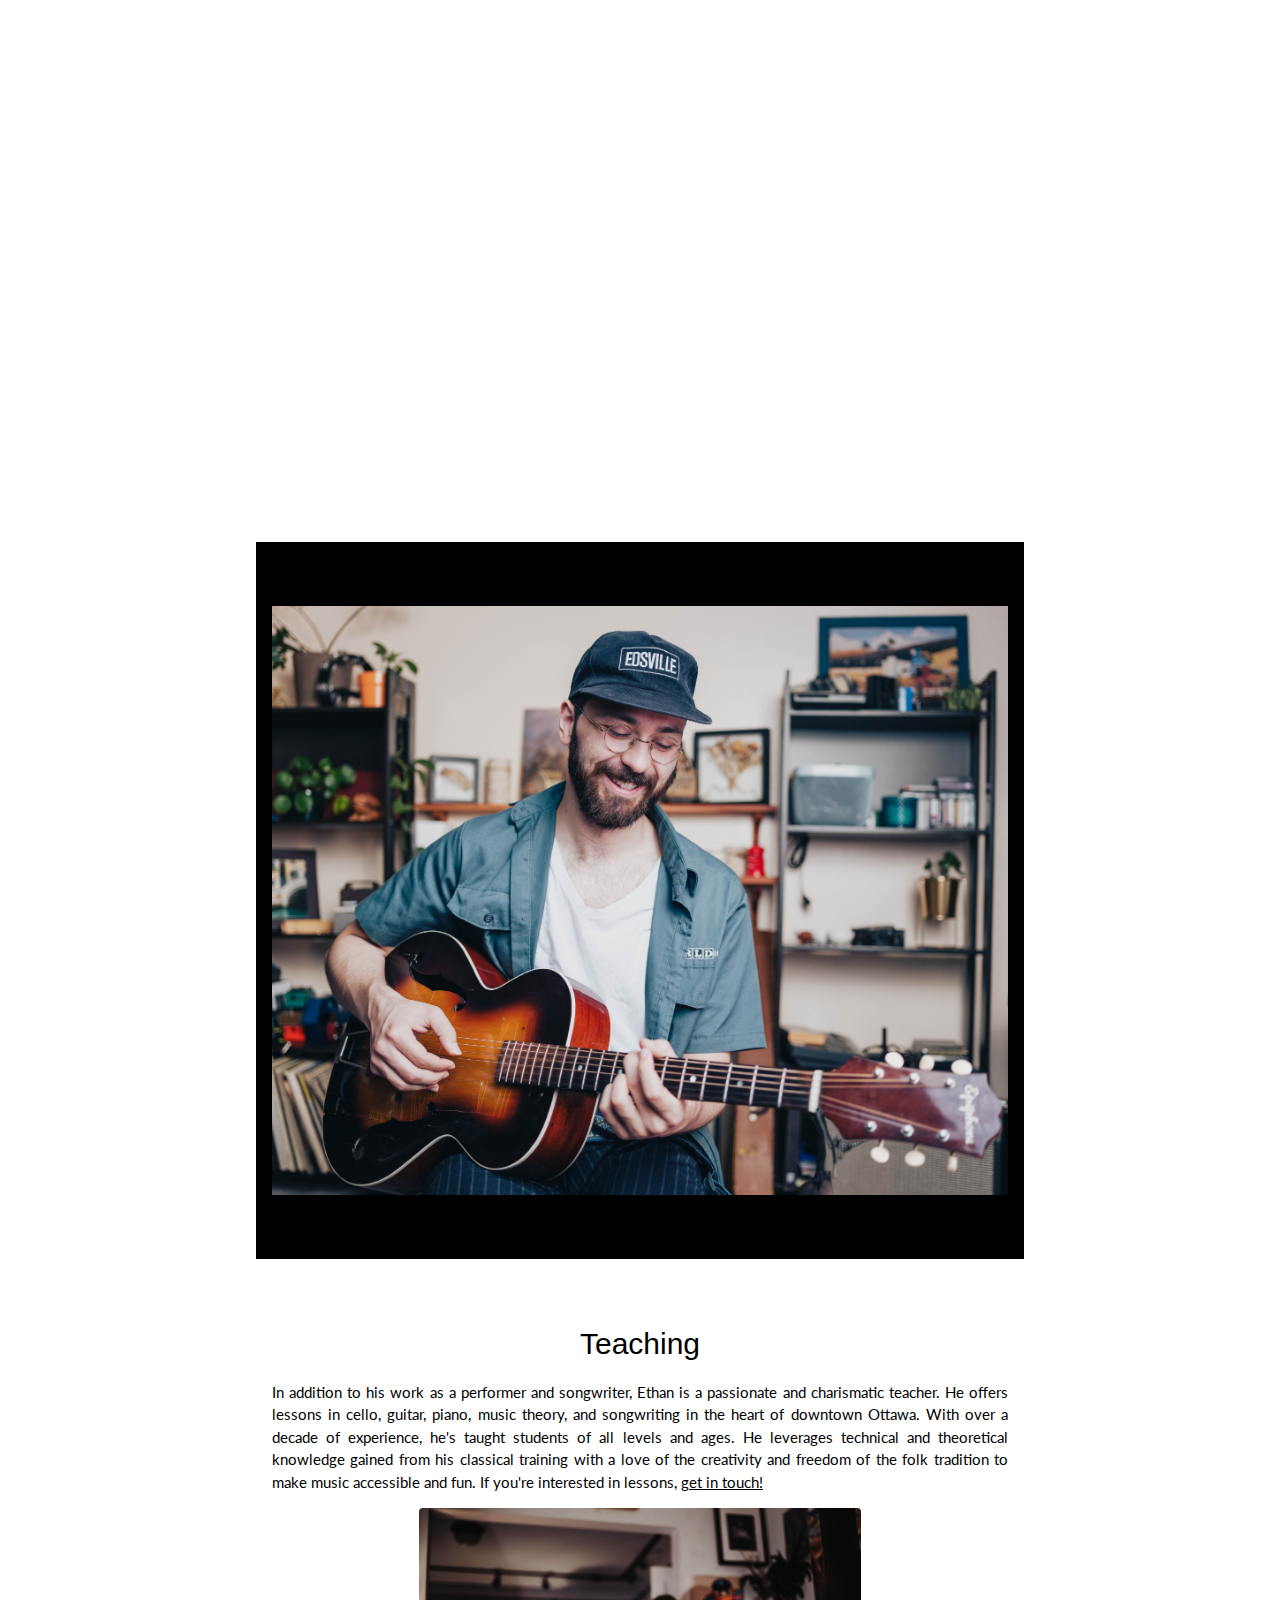
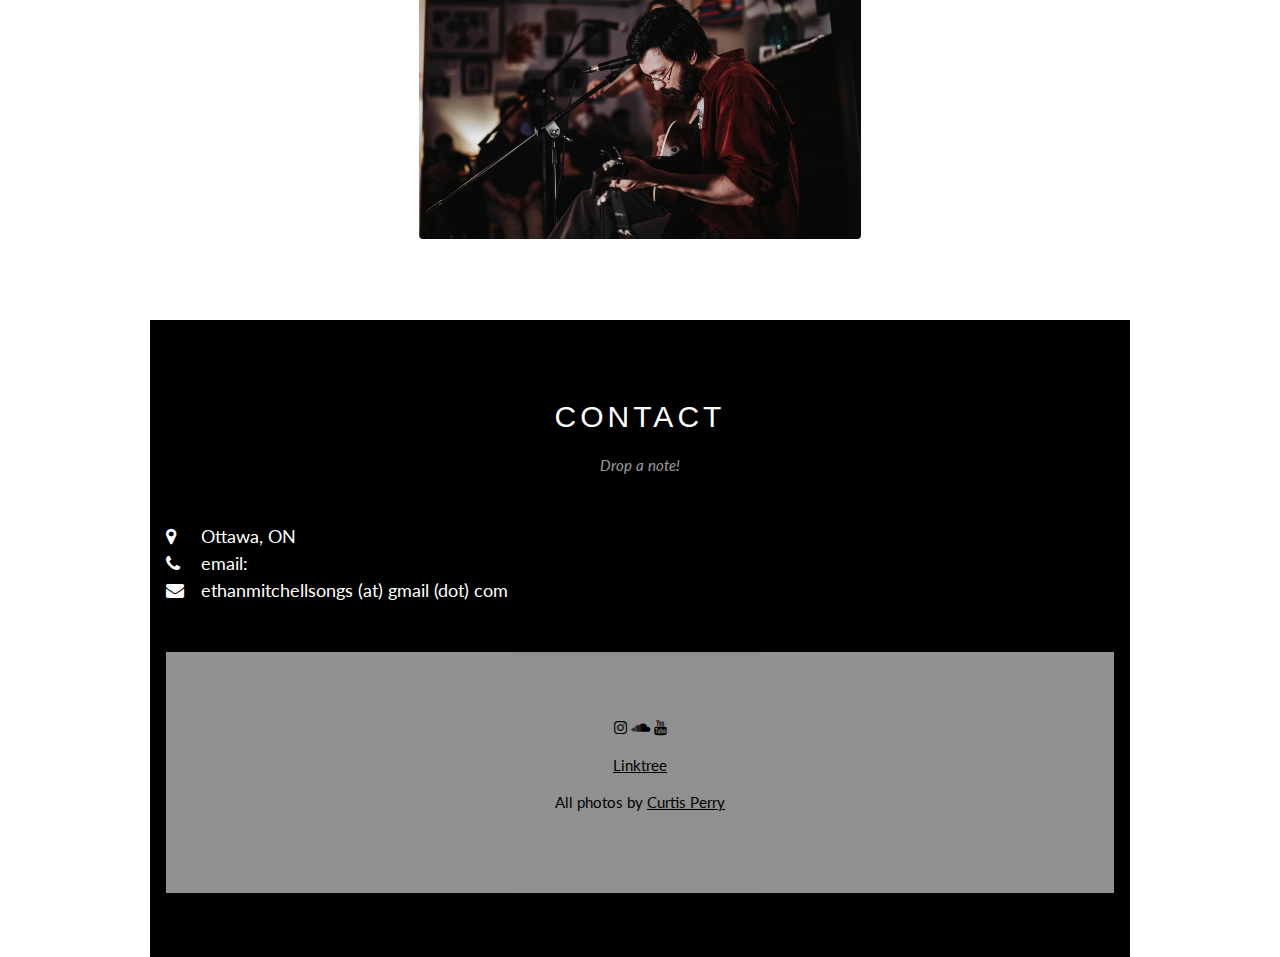
==== commit 387848ba: "NavBar Update" ====
--- a/index.html
+++ b/index.html
@@ -22,6 +22,7 @@
   <div class="w3-bar w3-black w3-card">
     <a class="w3-bar-item w3-button w3-padding-large w3-hide-medium w3-hide-large w3-right" href="javascript:void(0)" onclick="myFunction()" title="Toggle Navigation Menu"><i class="fa fa-bars"></i></a>
     <a href="/" class="w3-bar-item w3-button w3-padding-large">Ethan Mitchell</a>
+    <a href="#music" class="w3-bar-item w3-button w3-padding-large w3-hide-small">Music</a>
     <a href="#about" class="w3-bar-item w3-button w3-padding-large w3-hide-small">About</a>
     <a href="#projects" class="w3-bar-item w3-button w3-padding-large w3-hide-small">Projects</a>
     <a href="#teaching" class="w3-bar-item w3-button w3-padding-large w3-hide-small">Teaching</a>
@@ -32,6 +33,7 @@
 
 <!-- Navbar on small screens (remove the onclick attribute if you want the navbar to always show on top of the content when clicking on the links) -->
 <div id="navDemo" class="w3-bar-block w3-black w3-hide w3-hide-large w3-hide-medium w3-top" style="margin-top:46px">
+  <a href="#music" class="w3-bar-item w3-button w3-padding-large" onclick="myFunction()">Music</a>	
   <a href="#about" class="w3-bar-item w3-button w3-padding-large" onclick="myFunction()">About</a>
   <a href="#projects" class="w3-bar-item w3-button w3-padding-large" onclick="myFunction()">Valley Reels</a>
   <a href="#teaching" class="w3-bar-item w3-button w3-padding-large" onclick="myFunction()">Teaching</a>
@@ -51,7 +53,7 @@
   </div>
 
   <!-- The Band Section -->
-  <div class="w3-container w3-content w3-center site-section" style="max-width:800px" id="Announcements">
+  <div class="w3-container w3-content w3-center site-section" style="max-width:800px" id="music">
     <h1 class="w3-wide">Debut Album WESTERN MOVIES out March 7th</h1>	  
     <h2 class="w3-wide">Any Which Way + Western Movies singles out now!</h1>
     <iframe style="border-radius:12px" src="https://open.spotify.com/embed/album/0L20fN1I5QRgyDi776qtFv?utm_source=generator" width="100%" height="352" frameBorder="0" allowfullscreen="" allow="autoplay; clipboard-write; encrypted-media; fullscreen; picture-in-picture" loading="lazy"></iframe>
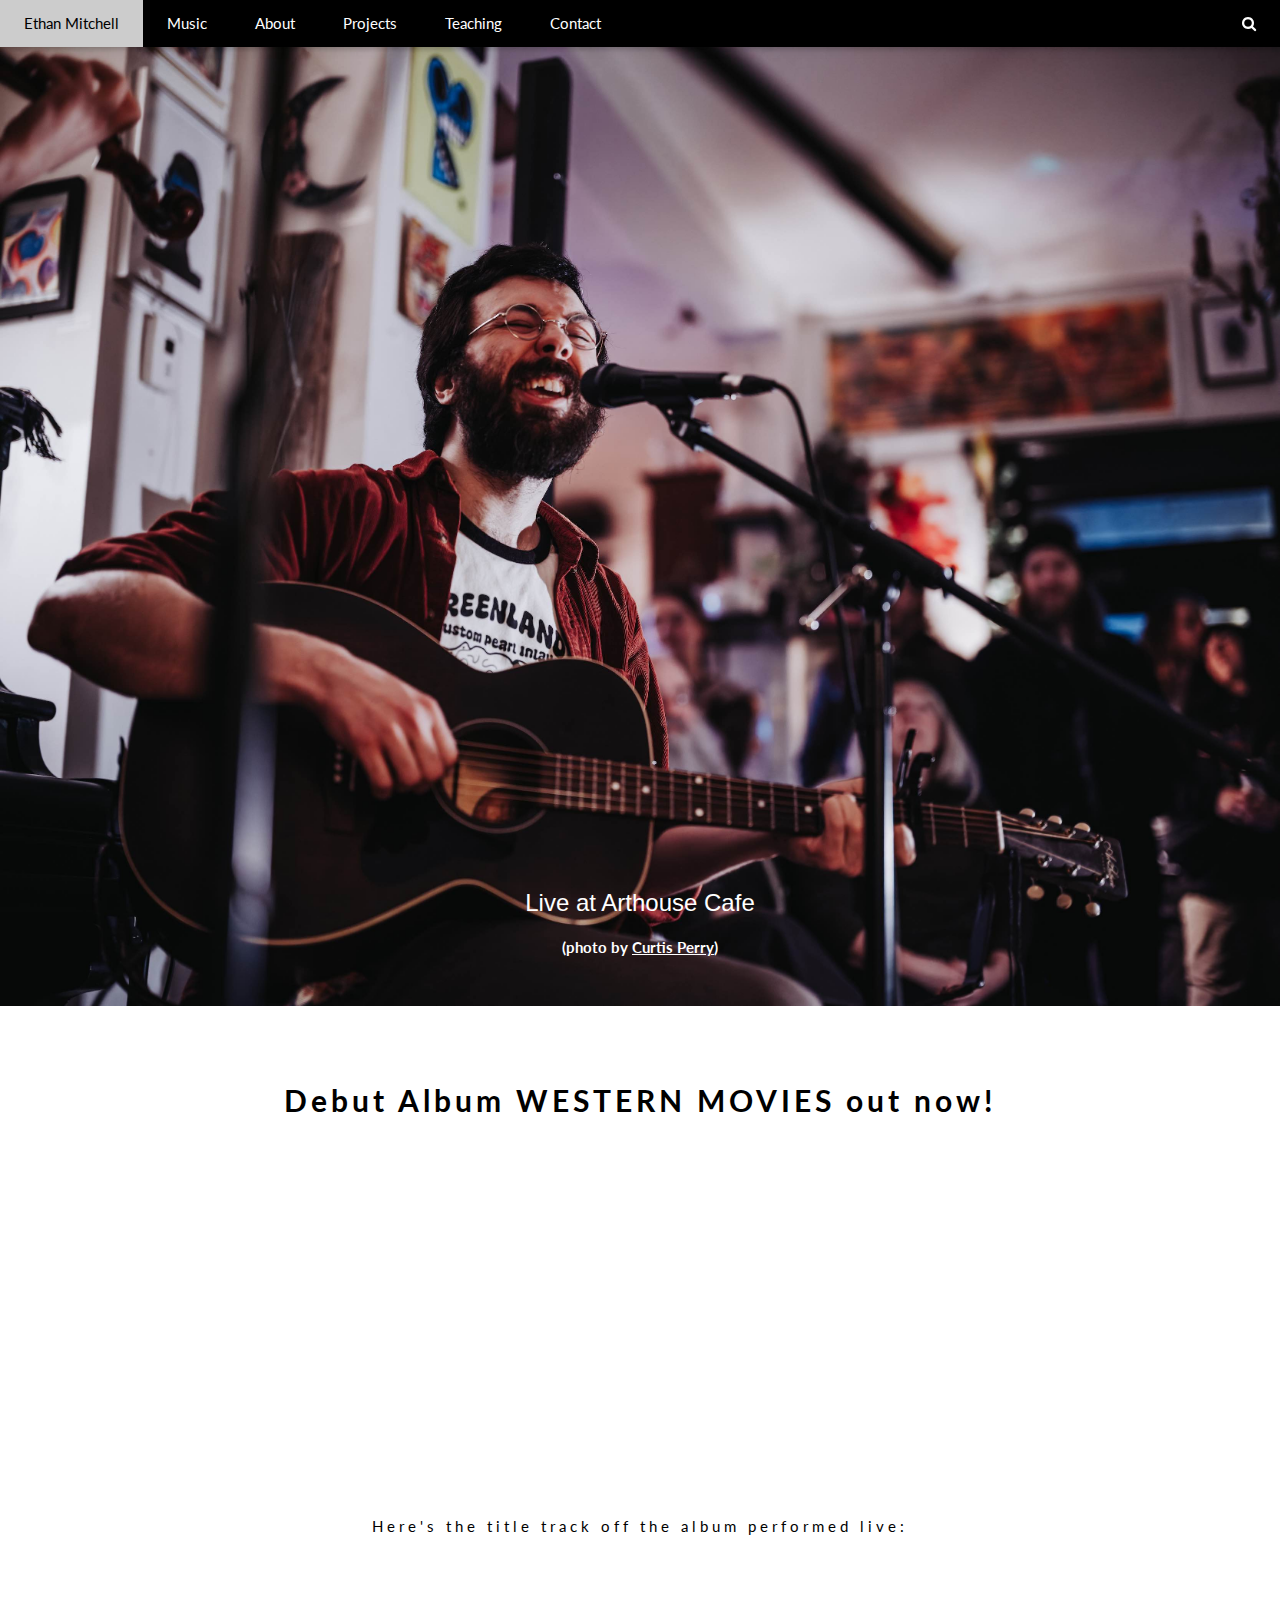
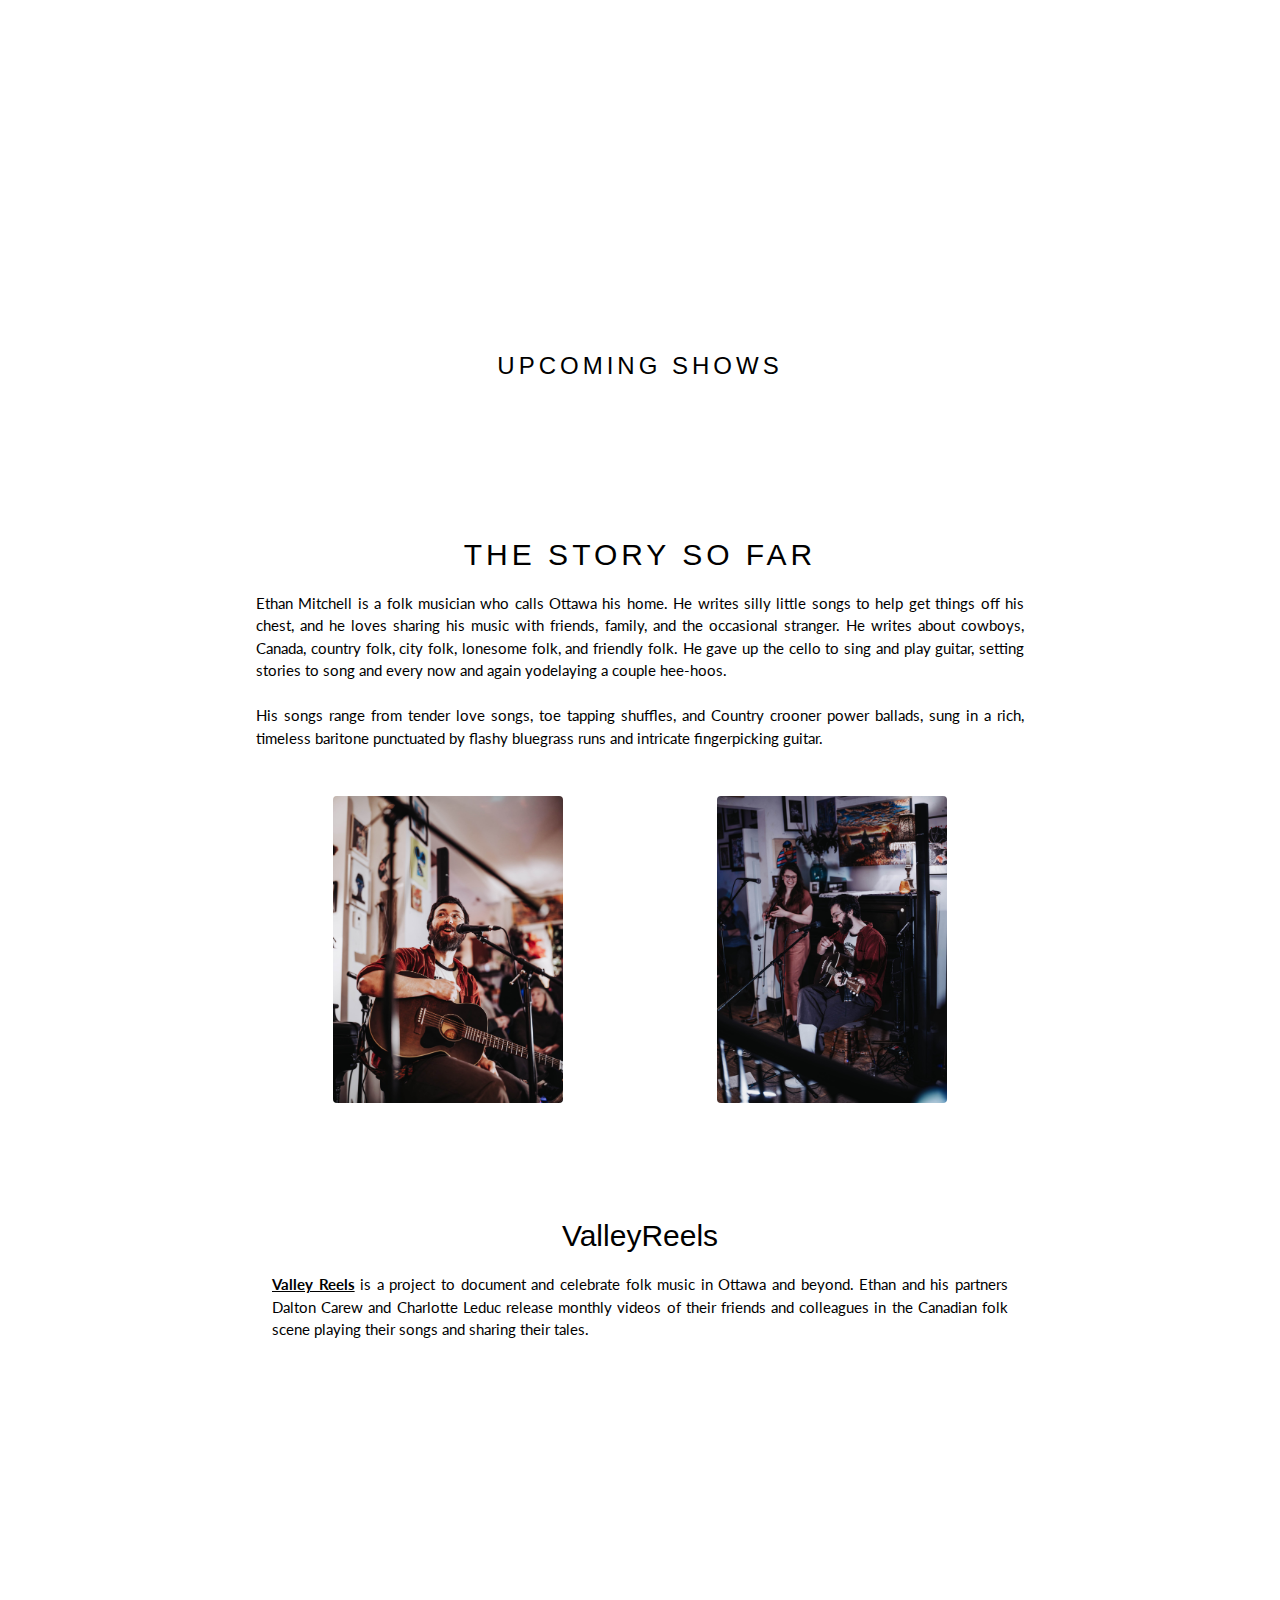
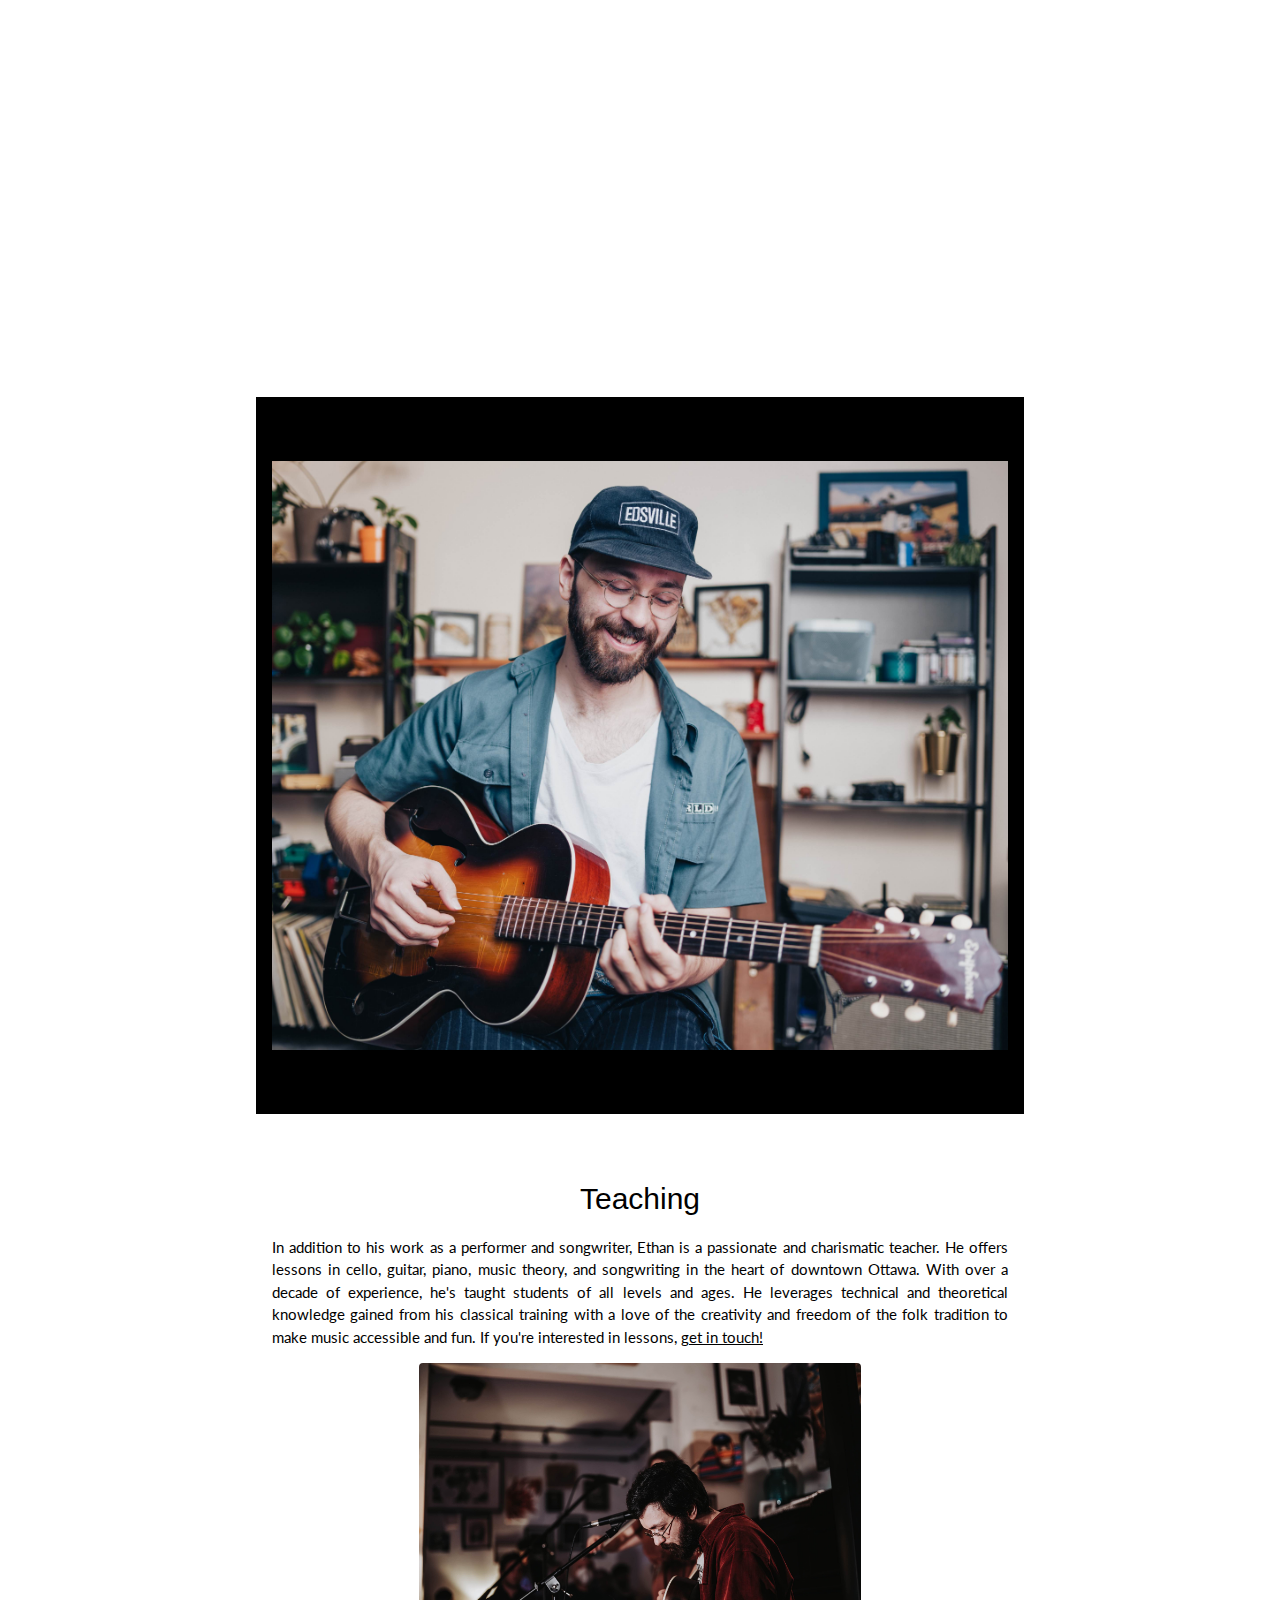
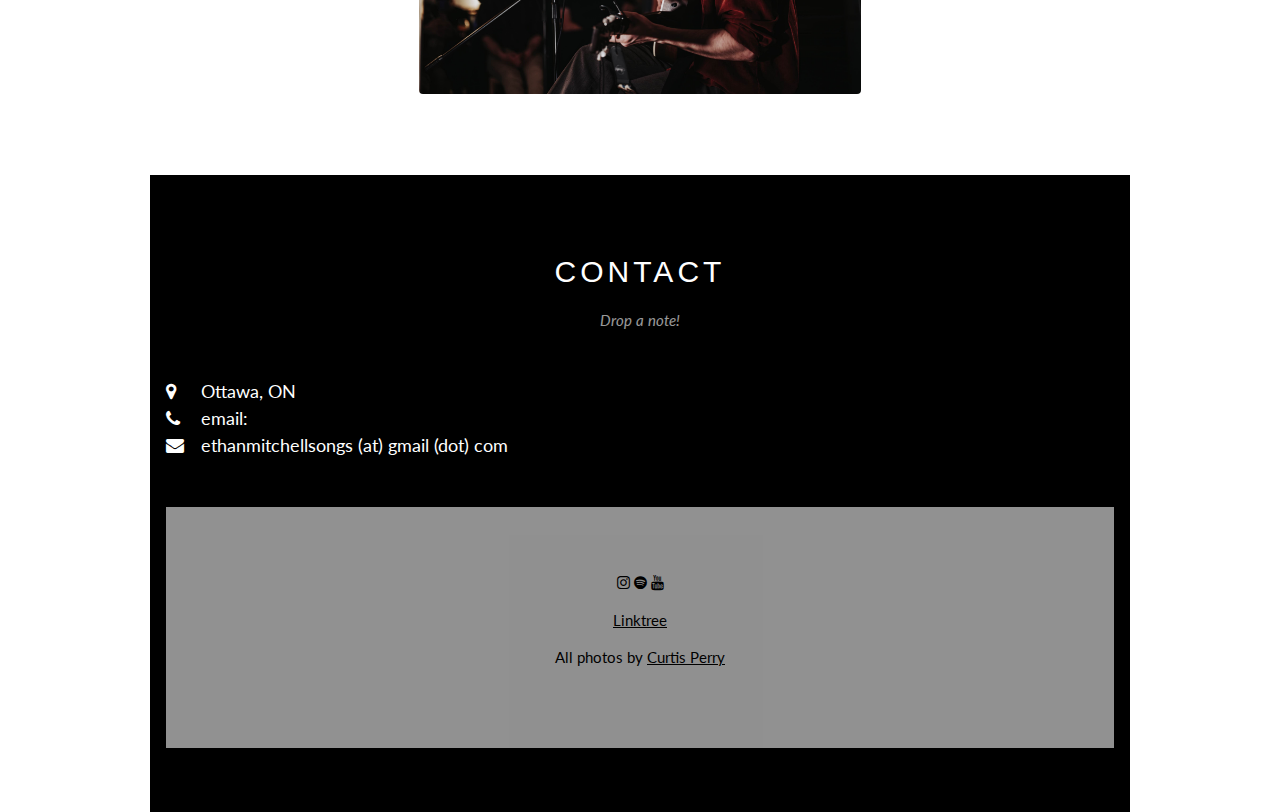
==== commit 37a34581: "Update index.html" ====
--- a/index.html
+++ b/index.html
@@ -54,9 +54,8 @@
 
   <!-- The Band Section -->
   <div class="w3-container w3-content w3-center site-section" style="max-width:800px" id="music">
-    <h1 class="w3-wide">Debut Album WESTERN MOVIES out March 7th</h1>	  
-    <h2 class="w3-wide">Any Which Way + Western Movies singles out now!</h1>
-    <iframe style="border-radius:12px" src="https://open.spotify.com/embed/album/0L20fN1I5QRgyDi776qtFv?utm_source=generator" width="100%" height="352" frameBorder="0" allowfullscreen="" allow="autoplay; clipboard-write; encrypted-media; fullscreen; picture-in-picture" loading="lazy"></iframe>
+    <h1 class="w3-wide">Debut Album WESTERN MOVIES out now!</h1>	  
+    <iframe style="border-radius:12px" src="https://open.spotify.com/embed/album/4gLSM6MAfCtnJ7iLFu4uQf?utm_source=generator" width="100%" height="352" frameBorder="0" allowfullscreen="" allow="autoplay; clipboard-write; encrypted-media; fullscreen; picture-in-picture" loading="lazy"></iframe>
     <p class="w3-wide">Here's the title track off the album performed live:</p>
     <iframe width="560" height="315" src="https://www.youtube.com/embed/Li5ygljsc-Y?si=dBxS99qMu-k61Lny" title="YouTube video player" frameborder="0" allow="accelerometer; autoplay; clipboard-write; encrypted-media; gyroscope; picture-in-picture; web-share" referrerpolicy="strict-origin-when-cross-origin" allowfullscreen></iframe>
   </div>
@@ -206,8 +205,8 @@
 
 <!-- Footer -->
 <footer class="w3-container w3-padding-64 w3-center w3-opacity w3-light-grey w3-medium">
-  <a href="instagram.com/ethanmitchellsongs"><i class="fa fa-instagram w3-hover-opacity"></i></a>
-  <a href="https://soundcloud.com/ethan-mitchell-693349"><i class="fa fa-soundcloud w3-hover-opacity"></i></a>
+  <a href="https://instagram.com/ethanmitchellsongs"><i class="fa fa-instagram w3-hover-opacity"></i></a>
+  <a href="https://open.spotify.com/album/4gLSM6MAfCtnJ7iLFu4uQf?si=-GmTLaAQQay-8cNC0Uqi_A"><i class="fa fa-spotify w3-hover-opacity"></i></a>
   <a href="https://www.youtube.com/@ethanmitchellsongs"><i class="fa fa-youtube w3-hover-opacity"></i></a>
   <p class="w3-medium"><a href="linktr.ee/ethanmitchellsongs">Linktree</a></p>
   <p class="w3-medium">All photos by <a href="https://www.curtisperry.ca/about">Curtis Perry</a></p>
